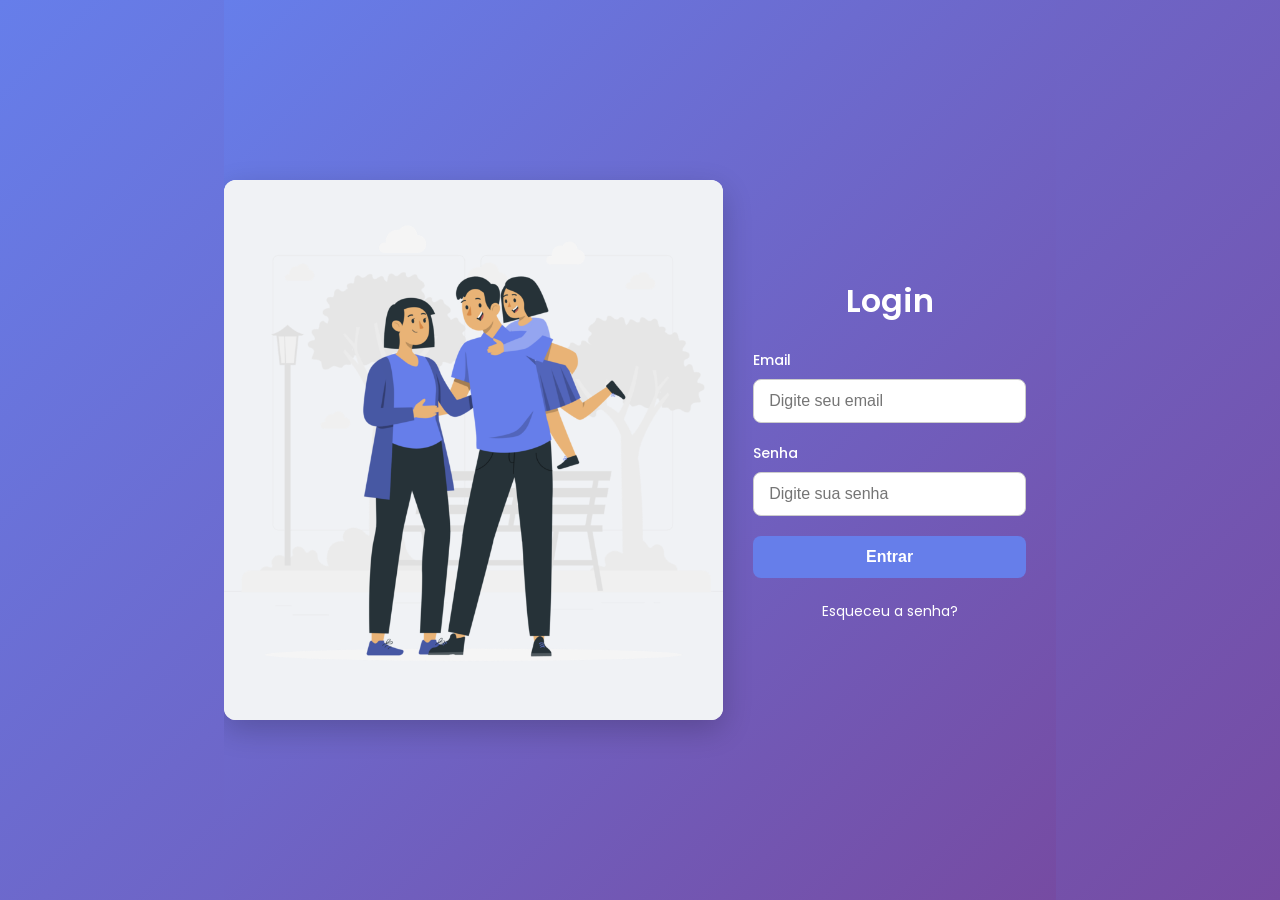
==== index.html @ 9d959956 "Commit inicial do projeto de Portfolio" ====
<!DOCTYPE html>
<html lang="pt-BR">
<head>
    <meta charset="UTF-8">
    <meta name="viewport" content="width=device-width, initial-scale=1.0">
    <title>Formulário de Login</title>
    <link rel="stylesheet" href="styles.css">
    <link rel="preconnect" href="https://fonts.googleapis.com">
    <link rel="preconnect" href="https://fonts.gstatic.com" crossorigin>
    <link href="https://fonts.googleapis.com/css2?family=Poppins:wght@400;500;600&display=swap" rel="stylesheet">
</head>
<body>
    
    <div class="main-content-wrapper">
        <div class="image-aside">
            <img src="images/Asian family-rafiki (1).png" alt="imagem para tela de login" class="responsive-image">
        </div>
    </div>

    <div class="login-container">
        <form class="login-form">
            <h1>Login</h1>
            
            <div class="input-group">
                <label for="email">Email</label>
                <input type="email" id="email" name="email" placeholder="Digite seu email" required>
            </div>
            
            <div class="input-group">
                <label for="password">Senha</label>
                <input type="password" id="password" name="password" placeholder="Digite sua senha" required>
            </div>
            
            <button type="submit">Entrar</button>
            
            <div class="extra-options">
                <a href="#">Esqueceu a senha?</a>
            </div>
        </form>
    </div>

</body>
</html>
---- styles.css ----
/* --- Reset Básico e Configurações Globais --- */
* {
    margin: 0;
    padding: 0;
    box-sizing: border-box;
}

html, body {
    height: 100%;
    font-family: 'Poppins', sans-serif;
    background: linear-gradient(135deg, #667eea 0%, #764ba2 100%);
    display: flex;
    justify-content: center;
    align-items: center;
    overflow: hidden; /* Evita barras de rolagem indesejadas */
}

/* --- Wrapper Principal para a Imagem e o Formulário --- */
.main-content-wrapper {
    display: flex; /* Habilita o Flexbox */
    background-color: white;
    border-radius: 12px;
    box-shadow: 0 10px 30px rgba(0, 0, 0, 0.2);
    width: 60%; /* Ajuste a largura total */
    max-width: 1000px; /* Largura máxima para desktops */
    height: 60%; /* Ajuste a altura total */
    max-height: 1000px; /* Altura máxima */
    overflow: hidden; /* Garante que a imagem e o formulário respeitem o border-radius */
}

/* --- Seção da Imagem --- */
.image-aside {
    flex: 1; /* A imagem ocupará um pouco mais de espaço que o formulário */
    display: flex;
    justify-content: center;
    align-items: center;
    background-color: #f0f2f5; /* Cor de fundo caso a imagem não cubra tudo ou não carregue */
    overflow: hidden; /* Importante para a imagem não transbordar */
}

.image-aside .responsive-image {
 
  width: 100%;
  height: 100%;
    object-fit:contain; 
    display: block; /* Remove espaços extras abaixo da imagem */
}

/* --- Container Principal do Formulário --- */
.login-container {
    flex: 1.2; /* O formulário ocupará o espaço restante */
    display: flex;
    justify-content: center;
    align-items: center;
    padding: 40px 30px;
    /* Removemos o background-color e box-shadow daqui, pois agora estão no main-content-wrapper */
    text-align: center;
}

.login-form {
    width: 100%; /* Garante que o formulário ocupe o espaço disponível */
    max-width: 350px; /* Largura máxima do formulário dentro do container */
}

.login-form h1 {
    margin-bottom: 25px;
    color: #ffffff;
    font-weight: 600;
}

/* --- Grupos de Input (Label + Campo) --- */
.input-group {
    margin-bottom: 20px;
    text-align: left;
}

.input-group label {
    display: block;
    margin-bottom: 8px;
    color: #ffffff;
    font-size: 14px;
    font-weight: 500;
}

.input-group input {
    width: 100%;
    padding: 12px 15px;
    border: 1px solid #ccc;
    border-radius: 8px;
    font-size: 16px;
    transition: border-color 0.3s, box-shadow 0.3s;
}

/* Efeito ao focar no campo de input */
.input-group input:focus {
    outline: none;
    border-color: #667eea;
    box-shadow: 0 0 8px rgba(102, 126, 234, 0.4);
}

/* --- Botão de Envio --- */
button {
    width: 100%;
    padding: 12px;
    background-color: #667eea;
    color: white;
    border: none;
    border-radius: 8px;
    font-size: 16px;
    font-weight: 600;
    cursor: pointer;
    transition: background-color 0.3s;
}

/* Efeito ao passar o mouse sobre o botão */
button:hover {
    background-color: #5a6fd2;
}

/* --- Opções Extras (Link de 'Esqueceu a senha?') --- */
.extra-options {
    margin-top: 20px;
}

.extra-options a {
    color: #ffffff;
    text-decoration: none;
    font-size: 14px;
    transition: text-decoration 0.3s;
}

.extra-options a:hover {
    text-decoration: underline;
}

/* --- Media Queries para Responsividade --- */
@media (max-width: 768px) {
    .main-content-wrapper {
        flex-direction: column; /* Em telas menores, a imagem e o formulário ficam um sobre o outro */
        height: auto; /* Altura automática para se adaptar ao conteúdo */
        max-height: none;
        width: 95%;
        padding: 20px; /* Adiciona um pouco de padding ao redor do conteúdo */
    }

    .image-aside {
        flex: none; /* Remove a flexibilidade da imagem */
        width: 50%;
        height: 200px; /* Altura fixa para a imagem em telas menores */
        border-bottom: 1px solid #eee; /* Linha separadora */
        margin-bottom: 20px;
        border-radius: 8px 8px 0 0; /* Arredonda apenas os cantos superiores */
    }

    .login-container {
        flex: none;
        padding: 20px 15px;
    }
    
    .login-container h1 {
        font-size: 24px;
    }
}

@media (max-width: 480px) {
    .login-container {
        padding: 15px 10px;
    }

    .input-group input, button {
        padding: 10px 12px;
        font-size: 15px;
    }
}
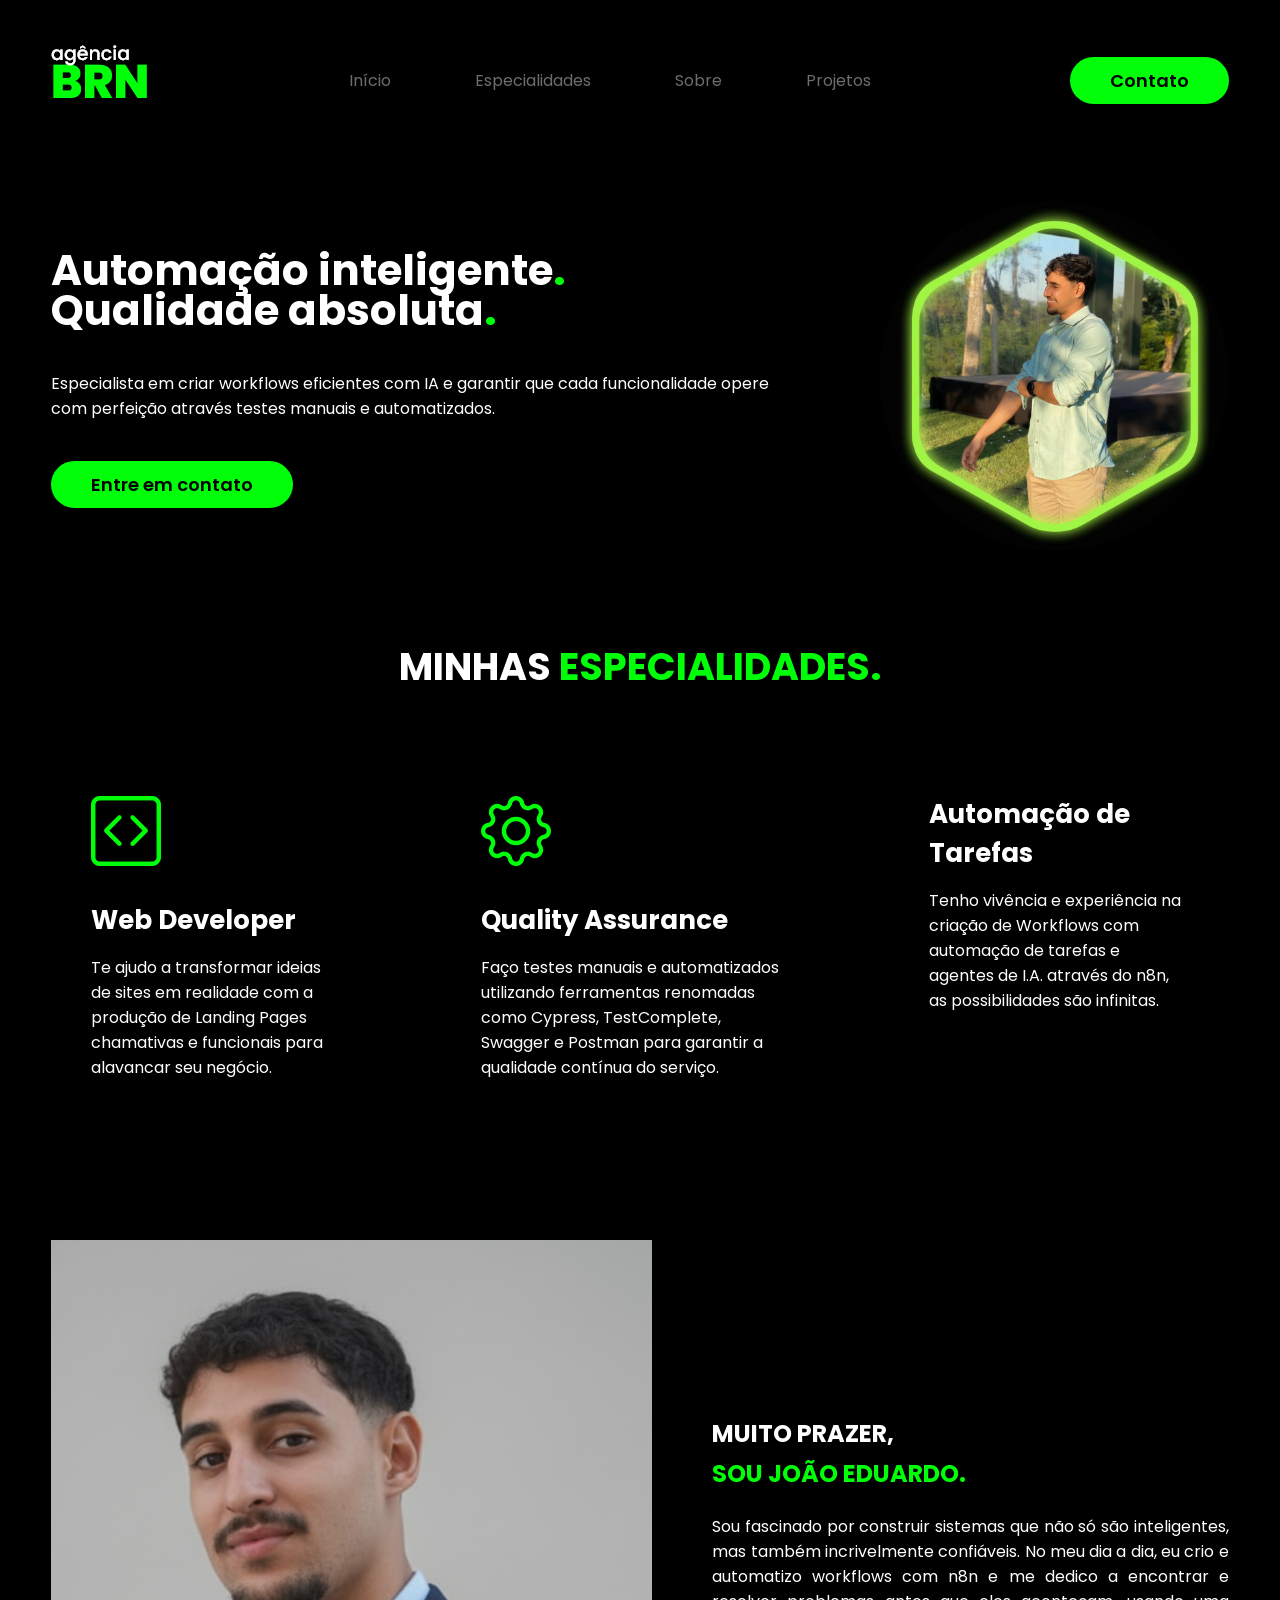
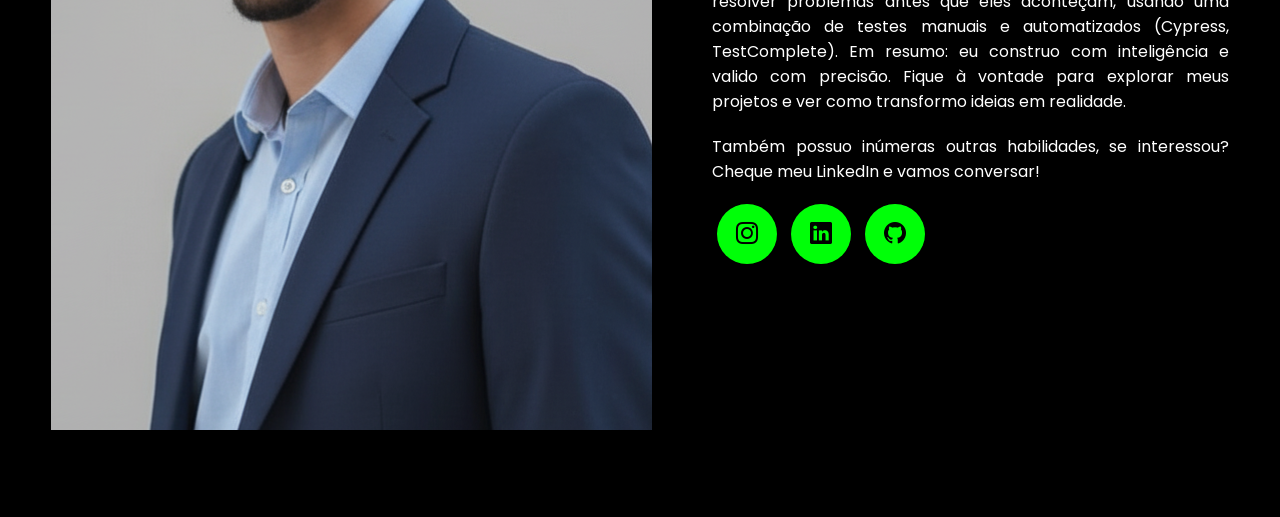
==== commit 1c7e7114: "first commit" ====
--- a/index.html
+++ b/index.html
@@ -1,43 +1,113 @@
 <!DOCTYPE html>
-<html lang="pt-BR">
+<html lang="pt-br">
 <head>
     <meta charset="UTF-8">
     <meta name="viewport" content="width=device-width, initial-scale=1.0">
-    <title>Formulário de Login</title>
-    <link rel="stylesheet" href="styles.css">
+    <!--GOOGLE FONTS-->
     <link rel="preconnect" href="https://fonts.googleapis.com">
-    <link rel="preconnect" href="https://fonts.gstatic.com" crossorigin>
-    <link href="https://fonts.googleapis.com/css2?family=Poppins:wght@400;500;600&display=swap" rel="stylesheet">
+<link rel="preconnect" href="https://fonts.gstatic.com" crossorigin>
+<link href="https://fonts.googleapis.com/css2?family=Poppins:ital,wght@0,100;0,200;0,300;0,400;0,500;0,600;0,700;0,800;0,900;1,100;1,200;1,300;1,400;1,500;1,600;1,700;1,800;1,900&display=swap" rel="stylesheet">
+    <!--FIM GOOGLE FONTS-->
+    <!--BOOTSTRAP ICONS-->
+    <link rel="stylesheet" href="https://cdn.jsdelivr.net/npm/bootstrap-icons@1.13.1/font/bootstrap-icons.min.css">
+    <!--FIM BOOTSTRAP ICONS-->
+    <link rel="stylesheet" href="style.css">
+    <title>Portfólio</title>
 </head>
 <body>
+
+    <header>
+        <div class="interface">
+            <div class="logo">
+                <a href="#">
+                    <img src="images/logo.png" alt="Logo Teste">
+                </a>
+            </div>
+            <nav class="menuDesktop">
+                <ul>
+                    <li><a href="#">Início</a></li>
+                    <li><a href="#">Especialidades</a></li>
+                    <li><a href="#">Sobre</a></li>
+                    <li><a href="#">Projetos</a></li>
+                </ul>
+            </nav>
+
+            <div class="btn-contato">
+                <a href="#">
+                    <button>Contato</button>
+                </a>
+            </div>
+        </div><!--interface-->
+    </header>
     
-    <div class="main-content-wrapper">
-        <div class="image-aside">
-            <img src="images/Asian family-rafiki (1).png" alt="imagem para tela de login" class="responsive-image">
-        </div>
-    </div>
+    <main>
+        <section class="topo-do-site"> 
+            <div class="interface">
+                <div class="flex">
+                    <div class="txt-topo-site">
+                        <h1>Automação inteligente<span>.</span> Qualidade absoluta<span>.</span></h1>
+                        <p>Especialista em criar workflows eficientes com IA e garantir que cada funcionalidade opere com perfeição através testes manuais e automatizados.</p>
 
-    <div class="login-container">
-        <form class="login-form">
-            <h1>Login</h1>
-            
-            <div class="input-group">
-                <label for="email">Email</label>
-                <input type="email" id="email" name="email" placeholder="Digite seu email" required>
-            </div>
-            
-            <div class="input-group">
-                <label for="password">Senha</label>
-                <input type="password" id="password" name="password" placeholder="Digite sua senha" required>
-            </div>
-            
-            <button type="submit">Entrar</button>
-            
-            <div class="extra-options">
-                <a href="#">Esqueceu a senha?</a>
-            </div>
-        </form>
-    </div>
+                        <div class="btn-contato">
+                            <a href="#">
+                                <button>Entre em contato</button>
+                            </a>
+                        </div>
+                    </div>
+
+                    <div class="img-topo-site">
+                        <img src="images/foto_editada.png" alt="">
+                    </div><!--img-topo-site-->
+                </div><!--flex-->
+            </div><!--interface-->
+        </section><!--topo-do-site-->
+
+        <section class="especialidades">
+            <div class="interface">
+                <h2 class="titulo">MINHAS <span>ESPECIALIDADES.</span></h2>
+                <div class="flex">
+                    <div class="especialidades-box">
+                        <i class="bi bi-code-square"></i>
+                        <h3>Web Developer</h3>
+                        <p>Te ajudo a transformar ideias de sites em realidade com a produção de Landing Pages chamativas e funcionais para alavancar seu negócio.</p>
+                    </div><!--especialidades-box-->
+                    <div class="especialidades-box">
+                        <i class="bi bi-gear"></i>
+                        <h3>Quality Assurance</h3>
+                        <p>Faço testes manuais e automatizados utilizando ferramentas renomadas como Cypress, TestComplete, Swagger e Postman para garantir a qualidade contínua do serviço.</p>
+                    </div><!--especialidades-box-->
+                    <div class="especialidades-box">
+                        <i class="bi bi-openai"></i>
+                        <h3>Automação de Tarefas</h3>
+                        <p>Tenho vivência e experiência na criação de Workflows com automação de tarefas e agentes de I.A. através do n8n, as possibilidades são infinitas.</p>
+                    </div><!--especialidades-box-->
+                </div><!--flex-->
+            </div><!--interface-->
+        </section><!--especialidades-->
+
+        <section class="sobre">
+            <div class="interface">
+                <div class="flex">
+                    <div class="img-sobre">
+                        <img src="images/foto_profissional_IA_2.PNG" alt="">
+                    </div><!--img-sobre-->
+
+                    <div class="txt-sobre">
+                        <h2>MUITO PRAZER, <span>SOU JOÃO EDUARDO.</span></h2>
+                        <p>Sou fascinado por construir sistemas que não só são inteligentes, mas também incrivelmente confiáveis.
+
+No meu dia a dia, eu crio e automatizo workflows com n8n e me dedico a encontrar e resolver problemas antes que eles aconteçam, usando uma combinação de testes manuais e automatizados (Cypress, TestComplete). Em resumo: eu construo com inteligência e valido com precisão. Fique à vontade para explorar meus projetos e ver como transformo ideias em realidade.</p>
+                        <p>Também possuo inúmeras outras habilidades, se interessou? Cheque meu LinkedIn e vamos conversar!</p>
+                        <div class="btn-social">
+                            <a href="#"><button><i class="bi bi-instagram"></i></button></a>
+                            <a href="#"><button><i class="bi bi-linkedin"></i></button></a>
+                            <a href="#"><button><i class="bi bi-github"></i></button></a>
+                        </div>
+                    </div><!--txt-sobre-->
+                </div>
+            </div><!--interface-->
+        </section><!--sobre>-->
+    </main>
 
 </body>
 </html>
--- a/style.css
+++ b/style.css
@@ -0,0 +1,200 @@
+
+/* ESTILO GERAL*/
+*{
+    margin: 0;
+    padding: 0;
+    box-sizing: border-box;
+    font-family: 'Poppins', sans-serif; 
+}
+
+body{
+    background-color: black;
+    height: 100vh;
+}
+
+.interface{
+    max-width: 1280px;
+    margin: 0 auto;
+}
+
+.flex{
+    display: flex;
+}
+
+.btn-contato button{
+    padding: 10px 40px;
+    font-size: 18px;
+    font-weight: 600;
+    background-color: #00ff08;
+    border: 0;
+    border-radius: 30px;
+    cursor: pointer;
+    transition: .2s;
+}
+
+h2.titulo{
+    color: #fff;
+    font-size: 38px;
+    text-align: center;
+}
+
+h2.titulo span{
+    color: #00ff08;
+}
+
+button:hover{
+    box-shadow: 0px 0px 8px #00ff08;
+    transform: scale(1.05);
+}
+
+
+/* ESTILO DO CABEÇALHO */
+header{
+    padding: 40px 4%;
+}
+
+header > .interface{
+    display: flex;
+    align-items: center;
+    justify-content: space-between;
+}
+
+header a{
+    color: #6d6d6d;
+    text-decoration: none;
+    display: inline-block;  
+    transition: .2s;
+}
+
+header a:hover{
+    color: #fff;
+    transform: scale(1.05);
+}
+
+header nav ul{
+    list-style-type: none;
+}
+
+header nav li{
+    display: inline-block;
+    padding: 0 40px;
+}
+
+
+/* ESTILO DO TOPO DO SITE */
+section.topo-do-site{
+    padding: 40px 4%;
+}
+
+section.topo-do-site .flex{
+    align-items: center;
+    justify-content: center;
+    gap: 90px;
+}
+
+.topo-do-site h1{
+    color: #fff;
+    font-size: 42px;
+    line-height: 40px;
+}
+
+.topo-do-site .txt-topo-site h1 span{
+    color: #00ff08;
+}
+
+.topo-do-site .txt-topo-site p{
+    color: #fff;
+    margin: 40px 0;
+}
+
+.topo-do-site .img-topo-site img{
+    position: relative;
+    animation: flutuar 2s ease-in-out infinite alternate;
+    border-radius: 50%;
+    width: 350px;
+}
+
+
+@keyframes flutuar{
+    0%{
+        top: 0;
+    }
+    100%{
+        top: 30px;
+    }
+}
+
+/* ESTILO DO BLOCO ESPECIALIDADES */
+section.especialidades{
+    padding: 40px 4%;
+}
+
+section.especialidades .flex{
+    gap: 60px;
+}
+
+.especialidades .especialidades-box{
+    color: #fff;
+    padding: 40px;
+    border-radius: 20px;
+    margin-top: 45px;
+    transition: .2s;
+}
+
+.especialidades .especialidades-box:hover{
+    transform: scale(1.05);
+    box-shadow: 0 0 8px #ffffff69;
+}
+
+.especialidades .especialidades-box i{
+    font-size: 70px;
+    color: #00ff08;
+}
+
+.especialidades .especialidades-box h3{
+    font-size: 26px;
+    margin: 15px 0;
+}
+
+/* ESTILO DO SOBRE */
+section.sobre{
+    padding: 80px 4%;
+}
+
+section.sobre .flex{
+    align-items: center;
+    gap: 60px;
+}
+
+
+.sobre .txt-sobre{
+    color: #fff;
+}
+
+.sobre .txt-sobre h2{
+    font-size: 40;
+    line-height: 40px;
+    margin-bottom: 20px;
+}
+
+.sobre .txt-sobre h2 span{
+    color: #00ff08;
+    display: block;
+}
+
+.sobre .txt-sobre p{
+    margin: 20px 0;
+    text-align: justify;
+}
+
+.sobre .txt-sobre .btn-social button{
+    width: 60px;
+    height: 60px;
+    border-radius: 50%;
+    border: none;
+    background-color: #00ff08;
+    font-size: 22px;
+    cursor: pointer;
+    margin: 0 5px;
+    transition: .2s;
+}
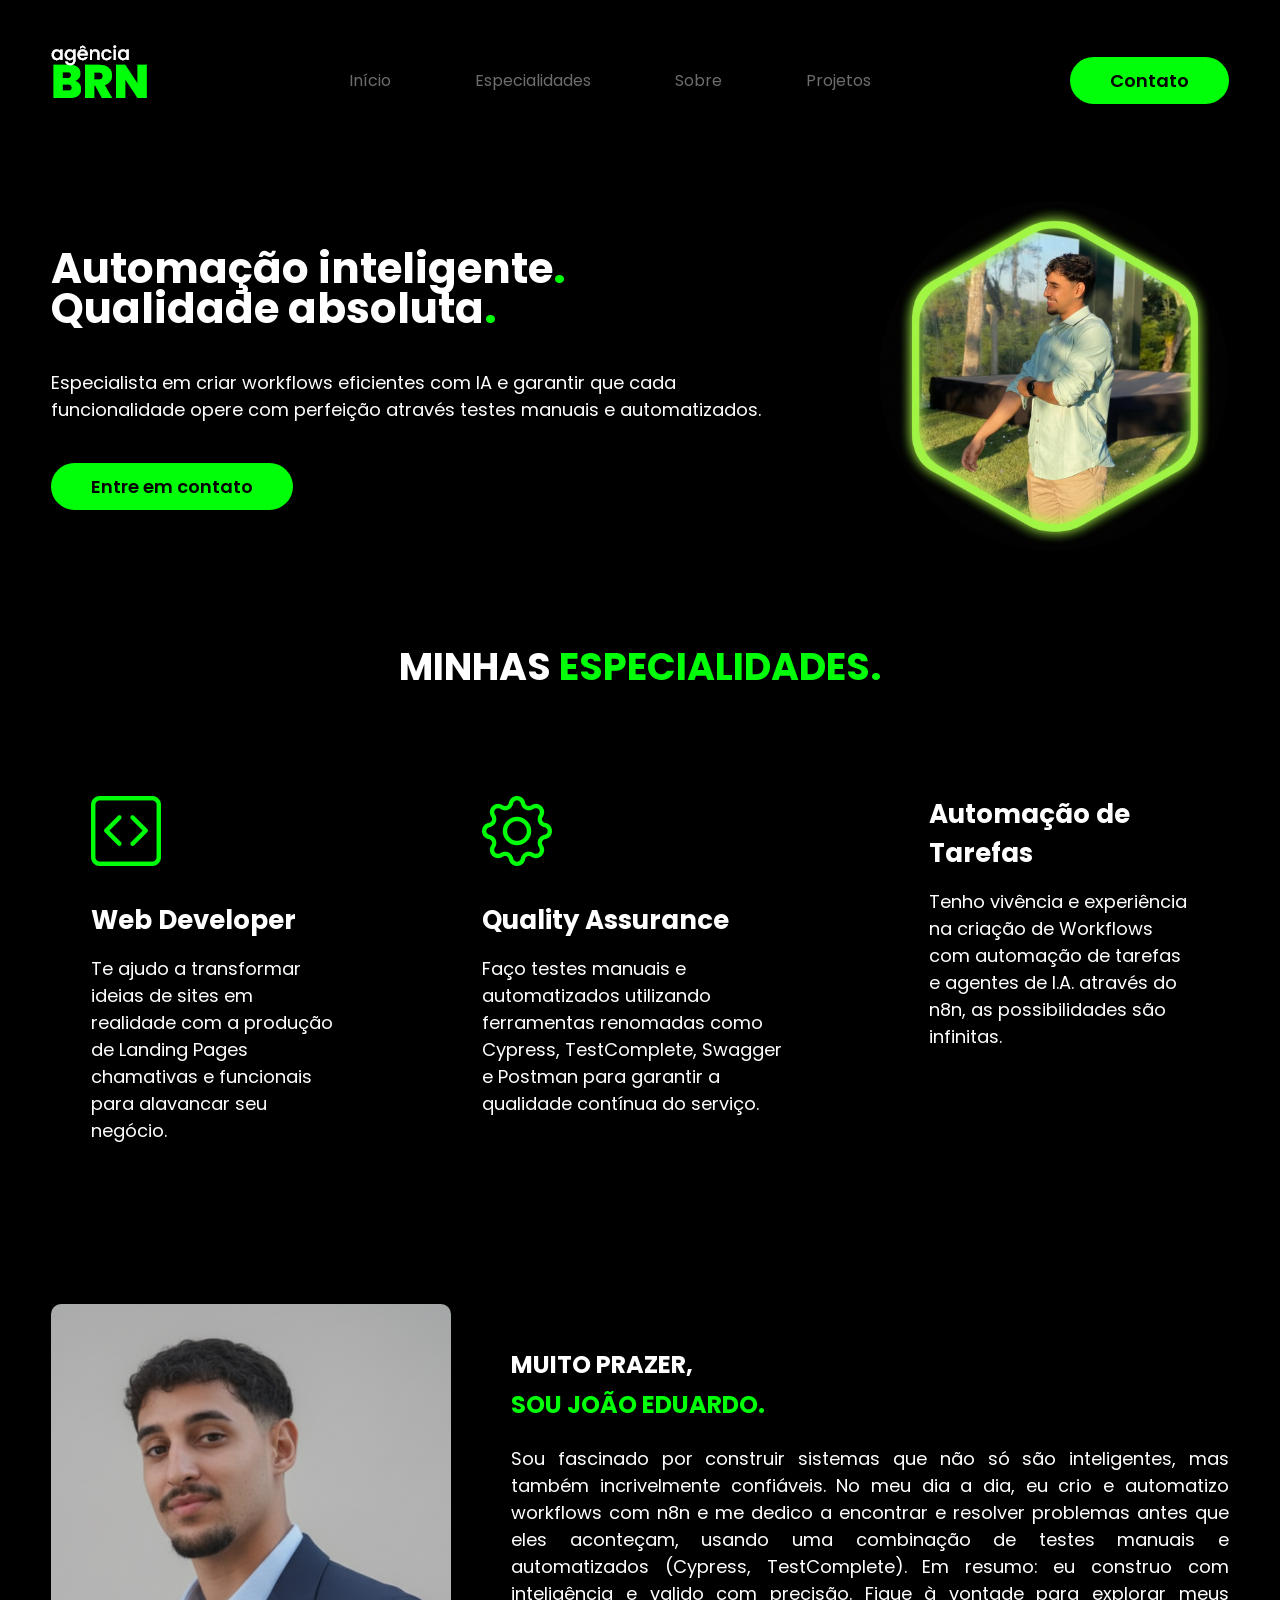
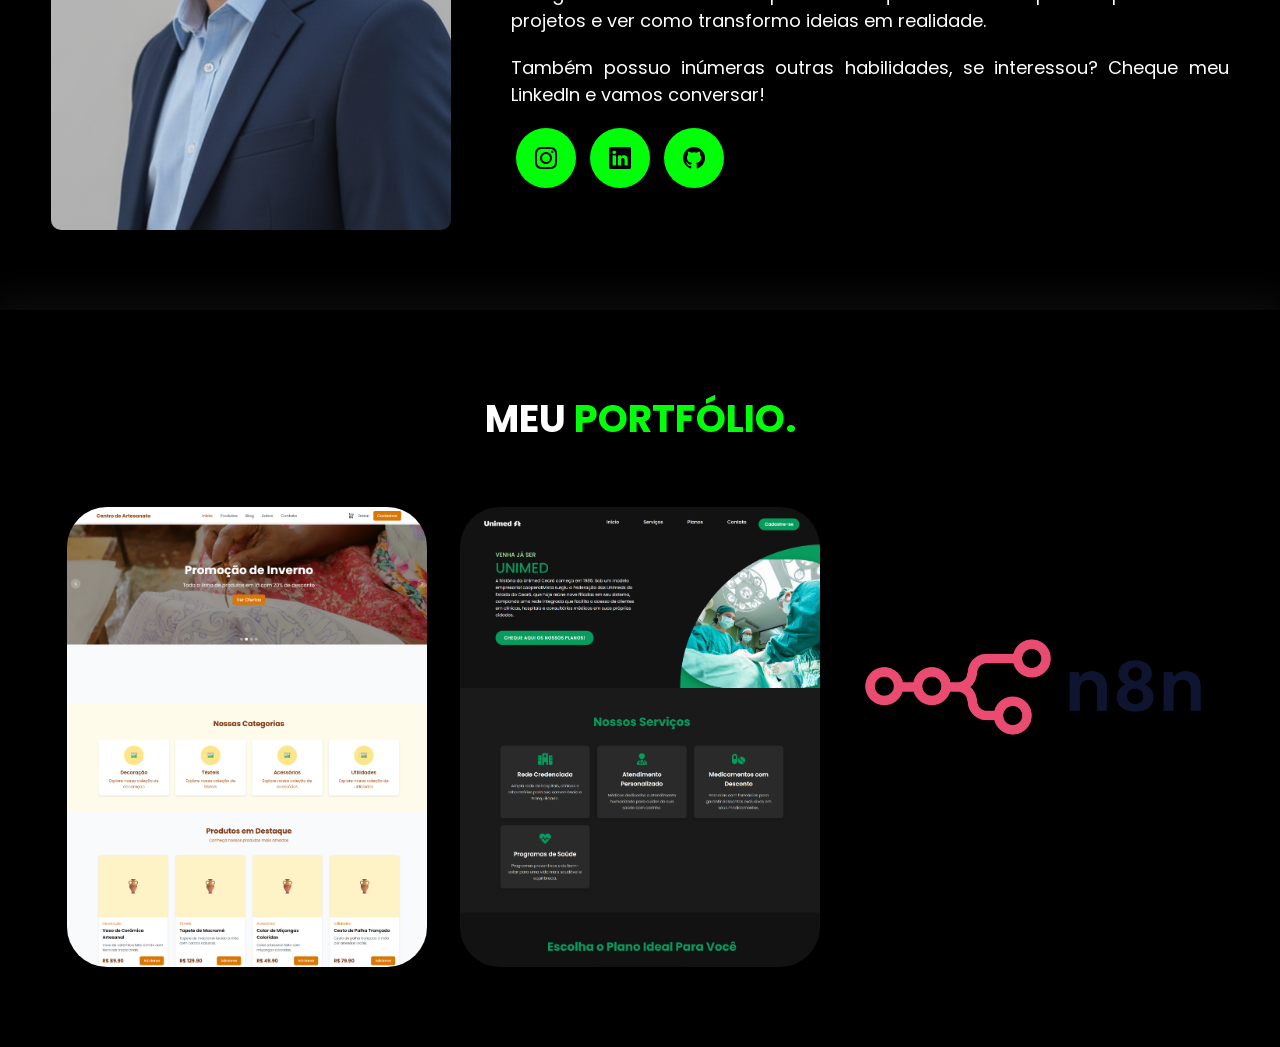
==== commit 4b498ac0: "Feat: Adicionado seção de 'Meu Portfolio'" ====
--- a/index.html
+++ b/index.html
@@ -107,6 +107,23 @@
                 </div>
             </div><!--interface-->
         </section><!--sobre>-->
+
+        <section class="portfolio">
+            <div class="interface">
+                <h2 class="titulo">MEU <span>PORTFÓLIO.</span></h2>
+                <div class="flex">
+                    <div class="img-port" style="background-image: url(images/Site_Centro_Artesanato_Tela_Inteira1.png);">
+                        <div class="overlay">Projeto 1</div>
+                    </div>
+                    <div class="img-port" style="background-image: url(images/Unimed_LandingPage_Tela_Inteira1.png);">
+                        <div class="overlay">Projeto 2</div>
+                    </div>
+                    <div class="img-port-n8n">
+                        <div class="overlay-n8n">Projeto 3</div>
+                    </div>
+                </div><!--flex-->
+            </div><!--interface-->
+        </section><!--portfolio-->
     </main>
 
 </body>
--- a/style.css
+++ b/style.css
@@ -47,6 +47,10 @@
     transform: scale(1.05);
 }
 
+p{
+    font-size: 18px;
+}
+
 
 /* ESTILO DO CABEÇALHO */
 header{
@@ -167,6 +171,13 @@
 }
 
 
+.sobre .img-sobre img{
+    width: 400px;
+    height: auto;
+    display: block;
+    border-radius: 10px;
+}
+
 .sobre .txt-sobre{
     color: #fff;
 }
@@ -197,4 +208,87 @@
     cursor: pointer;
     margin: 0 5px;
     transition: .2s;
+}
+
+/* ESTILO DO PORTFÓLIO */
+section.portfolio{
+    padding: 80px 4%;
+    box-shadow: 0 0 40px 10px #ffffff0f;
+}
+
+section.portfolio .flex{
+    justify-content: space-around;
+    margin-top: 60px;
+}
+
+.img-port{
+    width: 360px;
+    height: 460px;
+    background-size: cover;
+    background-position: 100% 0%;
+    transition: 8s;
+    cursor: pointer;
+    border-radius: 40px;
+    position: relative;
+}
+
+.img-port:hover{
+    background-position: 100% 100%;
+}
+
+.overlay{
+    position: absolute;
+    top: 0;
+    left: 0;
+    width: 100%;
+    height: 100%;
+    background-color: #000000b9;
+    border-radius: 40px;
+    display: flex;
+    align-items: center;
+    justify-content: center;
+    font-size: 24px;
+    font-weight: 600;
+    color: #fff;
+    opacity: 0;
+    transition: .5s;
+}
+
+.img-port-n8n{
+    background-image: url('images/n8n-logo-hd.png');
+    width: 360px;
+    height: 460px;
+    background-size: contain;
+    cursor: pointer;
+    border-radius: 40px;
+    position: relative;
+}
+
+
+.overlay-n8n{
+    background-color: #000000c2;
+    background-image: url('images/n8n_image_1.png');
+    background-size: contain;
+    position: absolute;
+    top: 0;
+    left: 0;
+    width: 100%;
+    height: 100%;
+    border-radius: 40px;
+    display: flex;
+    align-items: center;
+    justify-content: center;
+    font-size: 24px;
+    font-weight: 600;
+    color: #fff;
+    opacity: 0;
+    transition: 1s;
+}
+
+.overlay-n8n:hover{
+    opacity: 1;
+}
+
+.overlay:hover{
+    opacity: 1;
 }
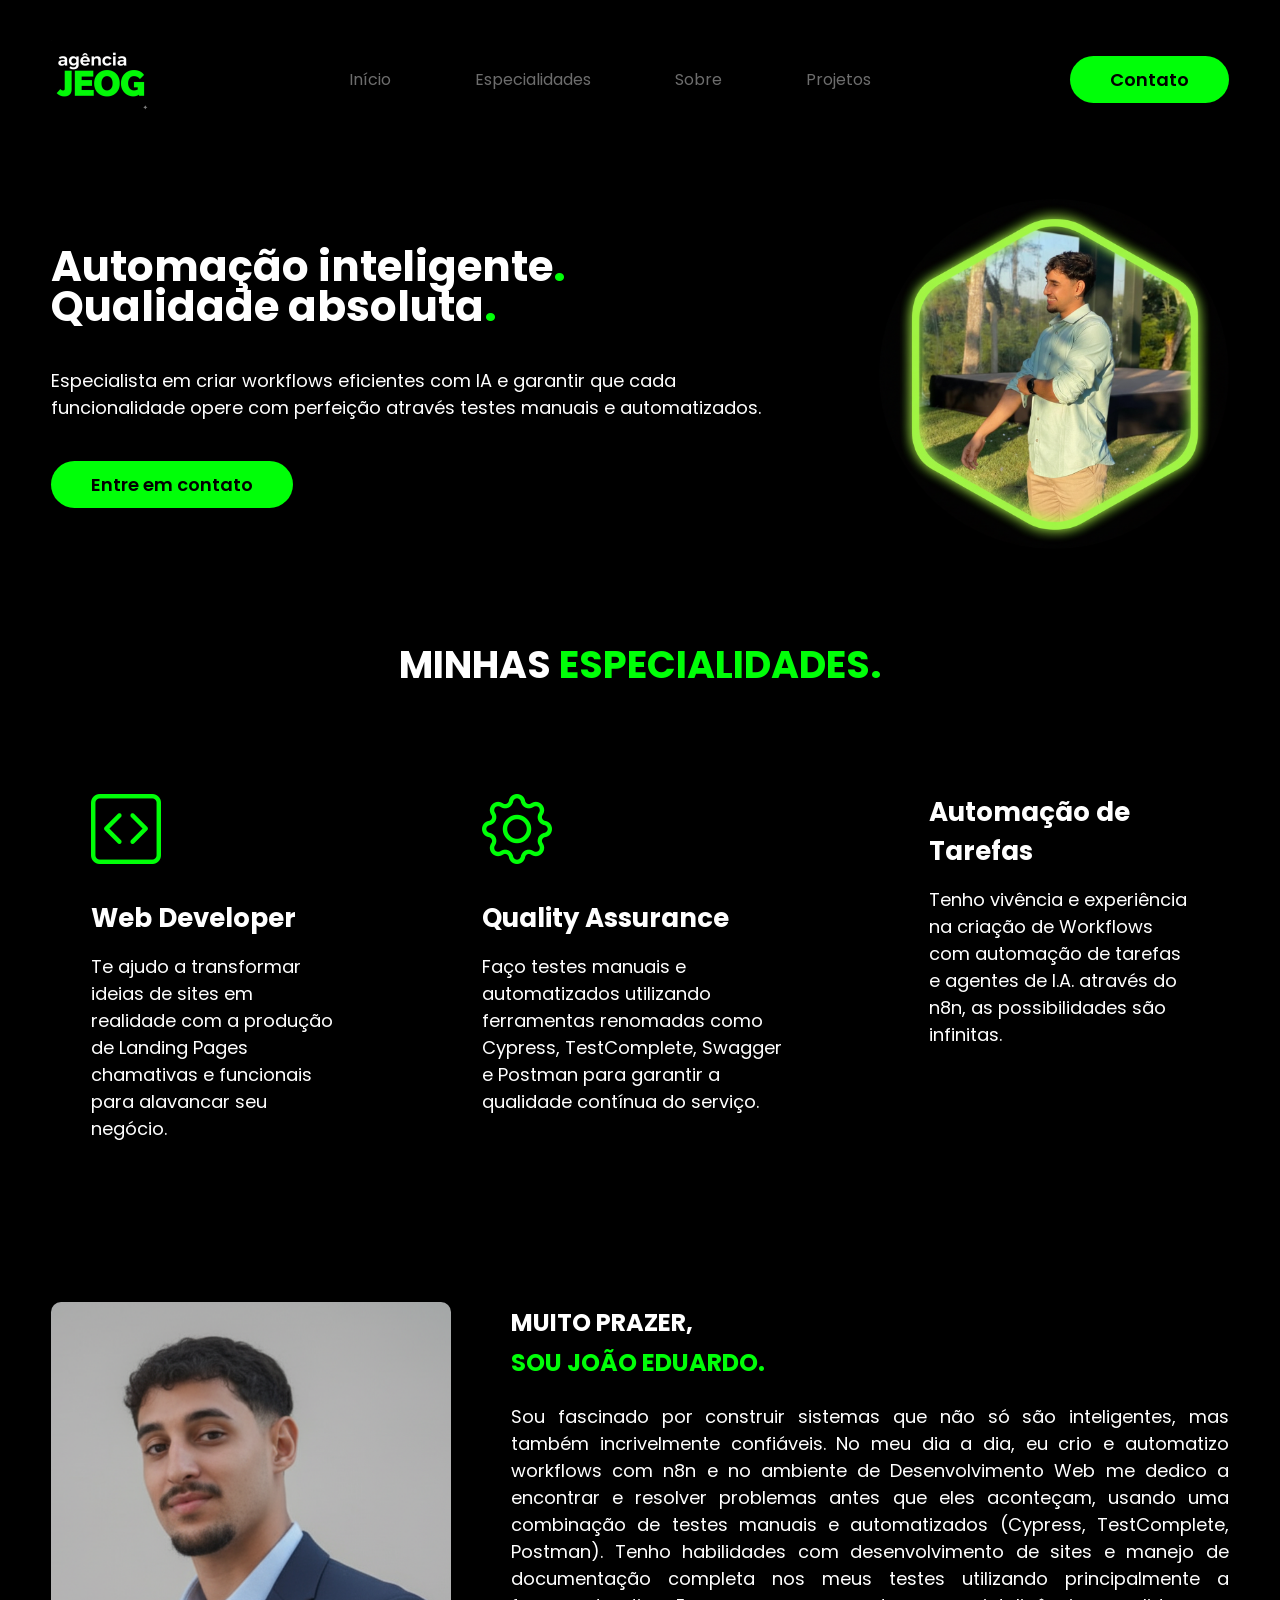
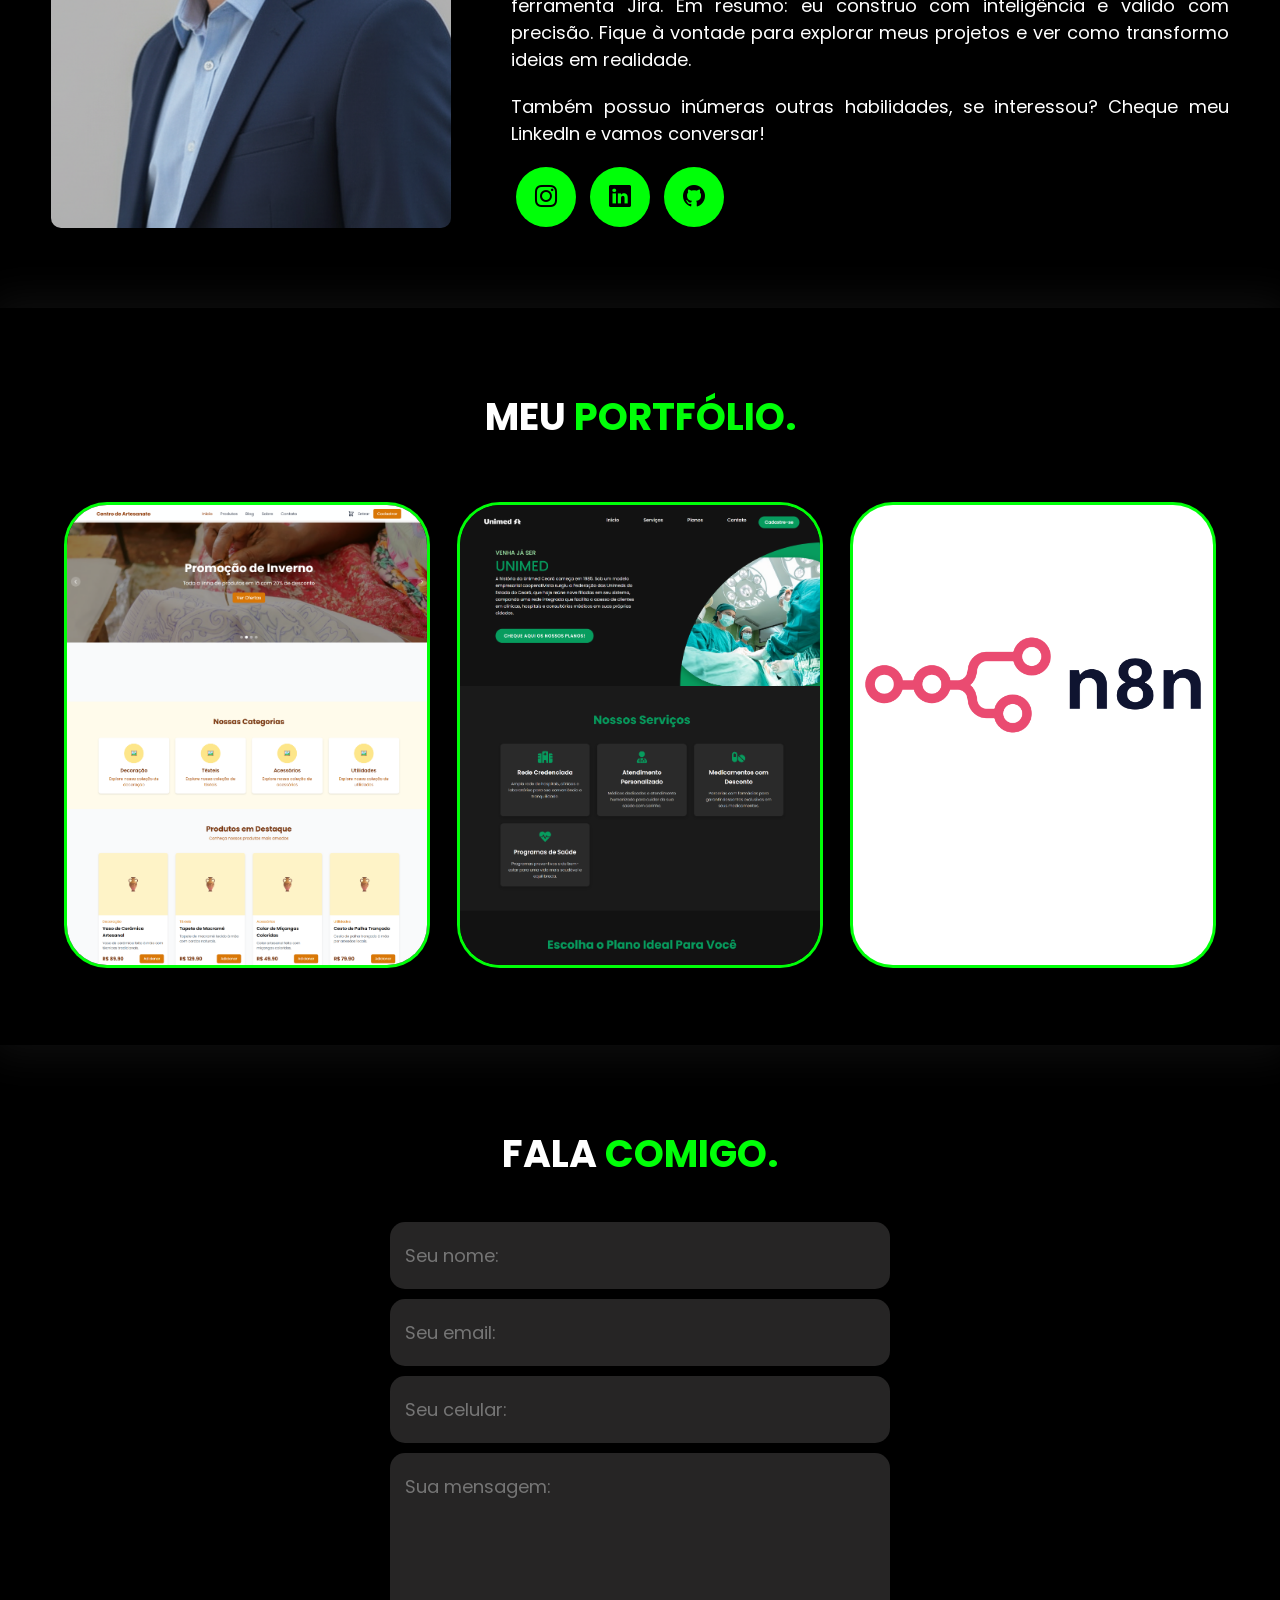
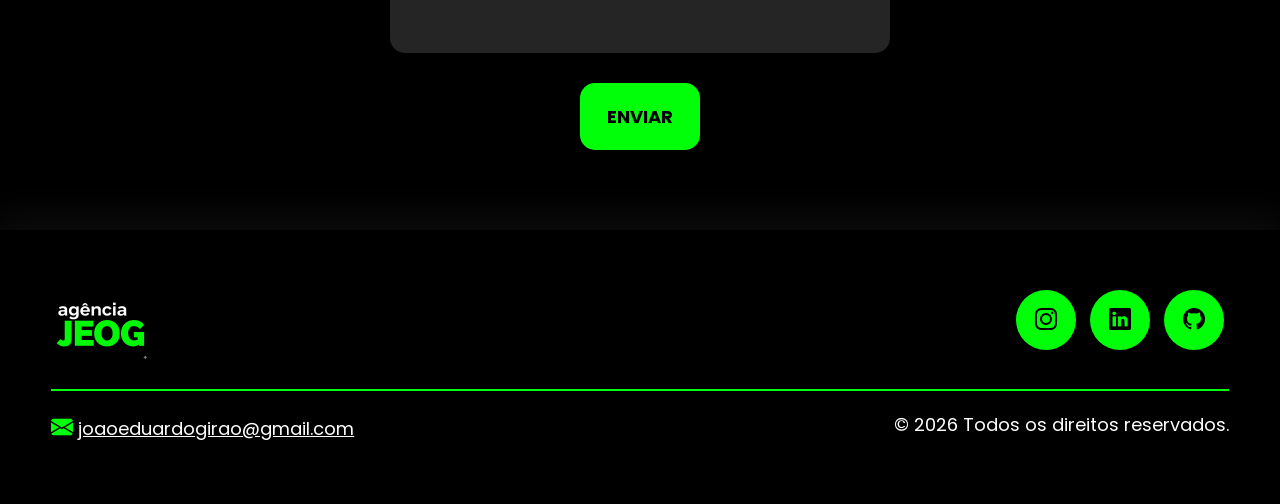
==== commit 36aa81d1: "Feat: Adicionado Seção de Contato, Seção de footer, links funcionais das redes sociais" ====
--- a/index.html
+++ b/index.html
@@ -20,7 +20,7 @@
         <div class="interface">
             <div class="logo">
                 <a href="#">
-                    <img src="images/logo.png" alt="Logo Teste">
+                    <img src="images/logo_JEOG.png" alt="Logo Teste">
                 </a>
             </div>
             <nav class="menuDesktop">
@@ -96,12 +96,12 @@
                         <h2>MUITO PRAZER, <span>SOU JOÃO EDUARDO.</span></h2>
                         <p>Sou fascinado por construir sistemas que não só são inteligentes, mas também incrivelmente confiáveis.
 
-No meu dia a dia, eu crio e automatizo workflows com n8n e me dedico a encontrar e resolver problemas antes que eles aconteçam, usando uma combinação de testes manuais e automatizados (Cypress, TestComplete). Em resumo: eu construo com inteligência e valido com precisão. Fique à vontade para explorar meus projetos e ver como transformo ideias em realidade.</p>
+No meu dia a dia, eu crio e automatizo workflows com n8n e no ambiente de Desenvolvimento Web me dedico a encontrar e resolver problemas antes que eles aconteçam, usando uma combinação de testes manuais e automatizados (Cypress, TestComplete, Postman). Tenho habilidades com desenvolvimento de sites e manejo de documentação completa nos meus testes utilizando principalmente a ferramenta Jira. Em resumo: eu construo com inteligência e valido com precisão. Fique à vontade para explorar meus projetos e ver como transformo ideias em realidade.</p>
                         <p>Também possuo inúmeras outras habilidades, se interessou? Cheque meu LinkedIn e vamos conversar!</p>
                         <div class="btn-social">
-                            <a href="#"><button><i class="bi bi-instagram"></i></button></a>
-                            <a href="#"><button><i class="bi bi-linkedin"></i></button></a>
-                            <a href="#"><button><i class="bi bi-github"></i></button></a>
+                            <a href="https://www.instagram.com/joaoedugirao16" target="_blank"><button><i class="bi bi-instagram"></i></button></a>
+                                <a href="https://www.linkedin.com/in/joaoedugirao" target="_blank"><button><i class="bi bi-linkedin"></i></button></a>
+                                <a href="https://github.com/joaoedu2005" target="_blank"><button><i class="bi bi-github"></i></button></a>
                         </div>
                     </div><!--txt-sobre-->
                 </div>
@@ -124,7 +124,49 @@
                 </div><!--flex-->
             </div><!--interface-->
         </section><!--portfolio-->
+
+        <section class="formulario">
+            <div class="interface">
+                <h2 class="titulo">FALA <span>COMIGO.</span></h2>
+
+                <form action="">
+                    <input type="text" name="" id="" placeholder="Seu nome:" required>
+                    <input type="text" name="" id="" placeholder="Seu email:" required>
+                    <input type="text" name="" id="" placeholder="Seu celular:">
+                    <textarea name="" id="" placeholder="Sua mensagem:" required></textarea>
+                    <div class="btn-enviar"><input type="submit" value="ENVIAR"></div>
+                </form>
+            </div>
+        </section><!--formulario-->
     </main>
 
+    <footer>
+        <div class="interface">
+            <div class="line-footer">
+                <div class="flex">
+                    <div class="logo-footer">
+                        <img src="images/logo_JEOG.png" alt="">
+                    </div><!--logo-footer-->
+                    <div class="btn-social">
+                                <a href="https://www.instagram.com/joaoedugirao16" target="_blank"><button><i class="bi bi-instagram"></i></button></a>
+                                <a href="https://www.linkedin.com/in/joaoedugirao" target="_blank"><button><i class="bi bi-linkedin"></i></button></a>
+                                <a href="https://github.com/joaoedu2005" target="_blank"><button><i class="bi bi-github"></i></button></a>
+                            </div><!--btn-social-->
+                        </div><!--flex-->
+            </div><!--line-footer-->
+                
+            <div class="line-footer borda">
+                <div class="flex">
+                <p><i class="bi bi-envelope-fill"></i> <a href="mailto:joaoeduardogirao@gmail.com">joaoeduardogirao@gmail.com</a></p>
+                <p>&copy; <span id="current-year"></span> Todos os direitos reservados.</p>
+                </div><!--flex-->
+            </div><!--line-footer-->
+        </div><!--interface-->
+    </footer>
+
+    <script>
+    document.getElementById('current-year').textContent = new Date().getFullYear();
+
+    </script>
 </body>
 </html>
--- a/style.css
+++ b/style.css
@@ -42,7 +42,7 @@
     color: #00ff08;
 }
 
-button:hover{
+button:hover, form .btn-enviar input:hover{
     box-shadow: 0px 0px 8px #00ff08;
     transform: scale(1.05);
 }
@@ -198,7 +198,7 @@
     text-align: justify;
 }
 
-.sobre .txt-sobre .btn-social button{
+.btn-social button{
     width: 60px;
     height: 60px;
     border-radius: 50%;
@@ -230,7 +230,9 @@
     cursor: pointer;
     border-radius: 40px;
     position: relative;
-}
+    box-shadow: 0 0 0 3px #00ff08;
+}
+
 
 .img-port:hover{
     background-position: 100% 100%;
@@ -259,8 +261,10 @@
     width: 360px;
     height: 460px;
     background-size: contain;
+    background-color: #fff;
     cursor: pointer;
     border-radius: 40px;
+    box-shadow: 0 0 0 3px #00ff08;
     position: relative;
 }
 
@@ -291,4 +295,86 @@
 
 .overlay:hover{
     opacity: 1;
+}
+
+/* ESTILO DO FORMULARIO DE CONTATO */
+section.formulario{
+    padding: 80px 4%;
+}
+
+form{
+    max-width: 500px;
+    margin: 0 auto;
+    margin-top: 40px;
+    display: flex;
+    justify-content: center;
+    flex-direction: column;
+    gap: 10px;
+}
+
+form input, form textarea{
+    width: 100%;
+    background-color: #262525;
+    border: 0;
+    outline: 0;
+    padding: 20px 15px;
+    border-radius: 15px;
+    color: #fff;
+    font-size: 18px;
+}
+
+form textarea{
+    resize: none;
+    max-height: 200px;
+    height: 200px;
+}
+
+form .btn-enviar{
+    margin-top: 20px;
+    text-align: center;
+}
+
+form .btn-enviar input{
+    width: 120px;
+    background-color: #00ff08;
+    color: #000;
+    font-weight: 700;
+    cursor: pointer;
+    transition: .2s;
+}
+
+/* ESTILO DO RODAPÉ */
+
+footer{
+    padding: 40px 4%;
+    box-shadow: 0 0 40px 10px #ffffff0f;
+}
+
+footer .flex{
+    justify-content: space-between;
+}
+
+footer .line-footer{
+    padding: 20px 0;
+}
+
+.borda{
+    border-top: 2px solid #00ff08;
+}
+
+footer .line-footer p i{
+    color:#00ff08;
+    font-size: 22px;
+}
+
+footer .line-footer p a{
+    color: #fff;
+}
+
+footer .line-footer p{
+    color: #fff;
+}
+
+footer .line-footer .borda .flex{
+    justify-content: space-between;
 }
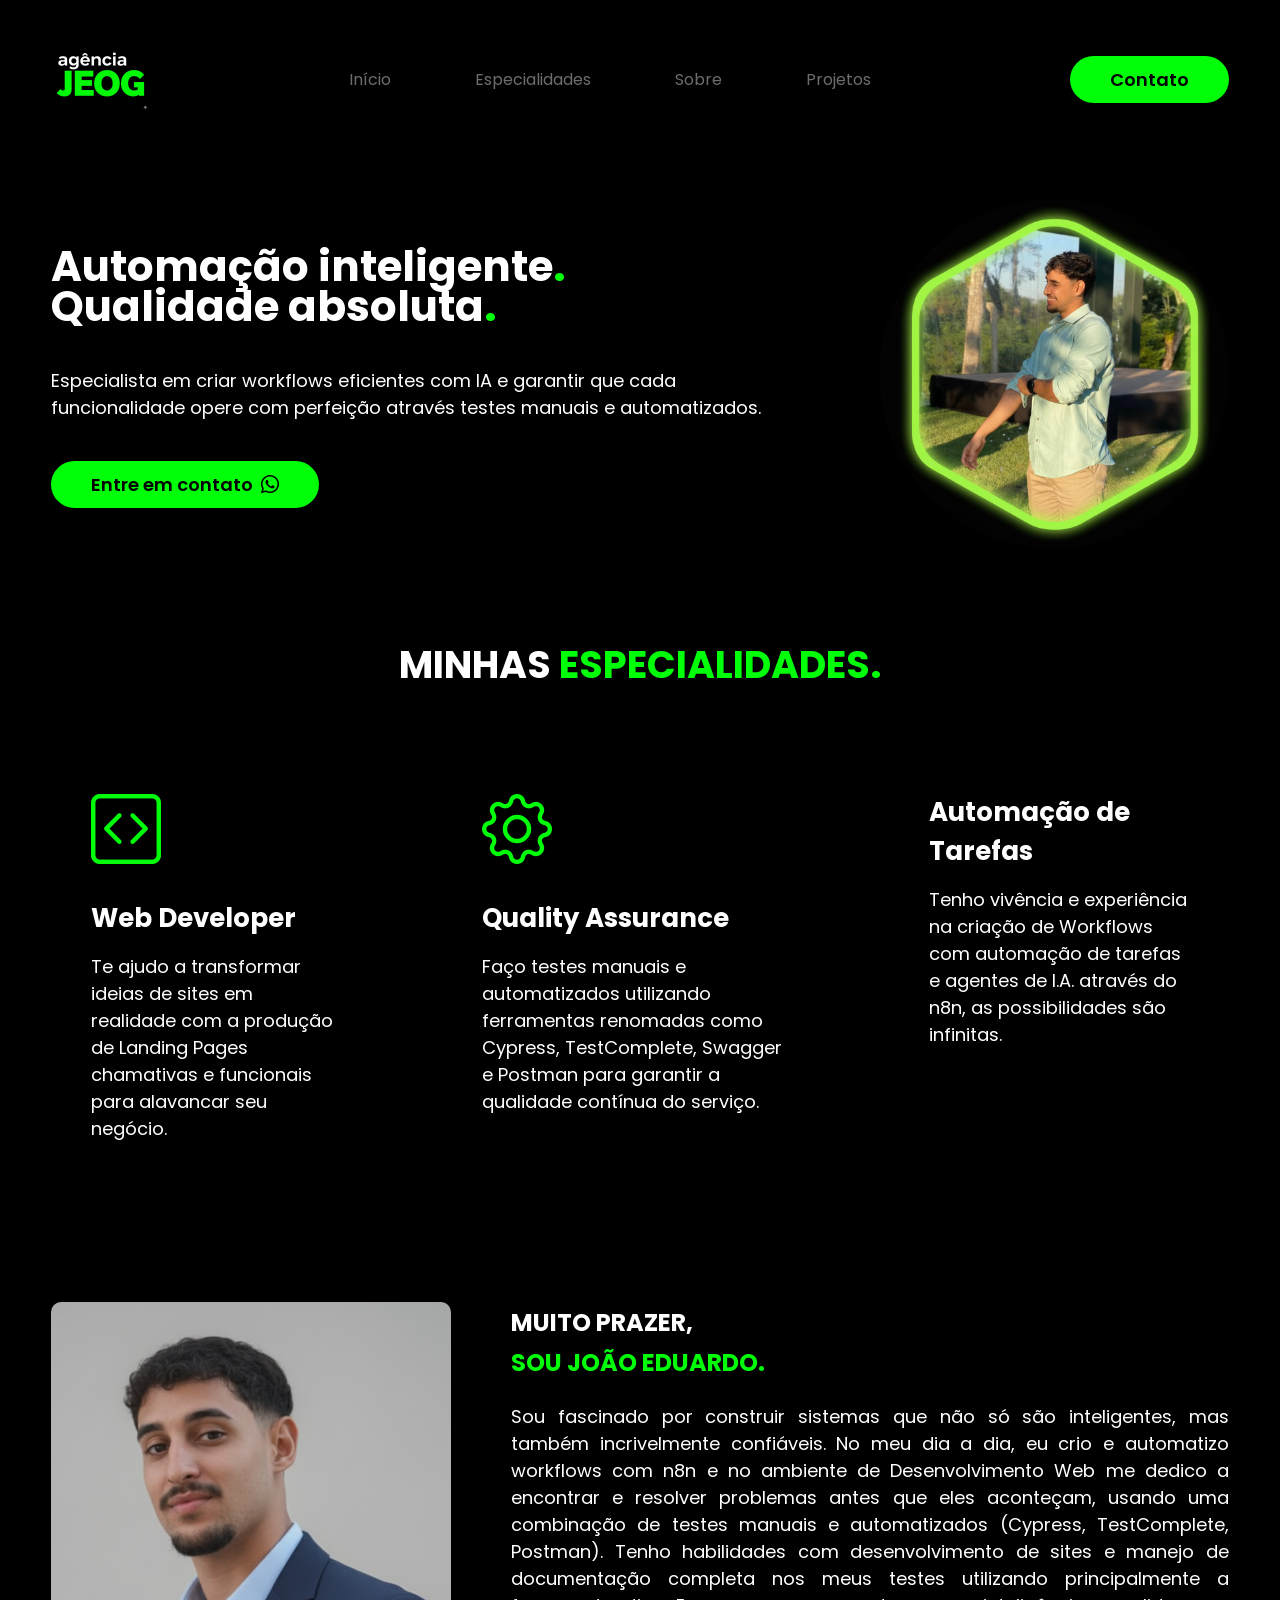
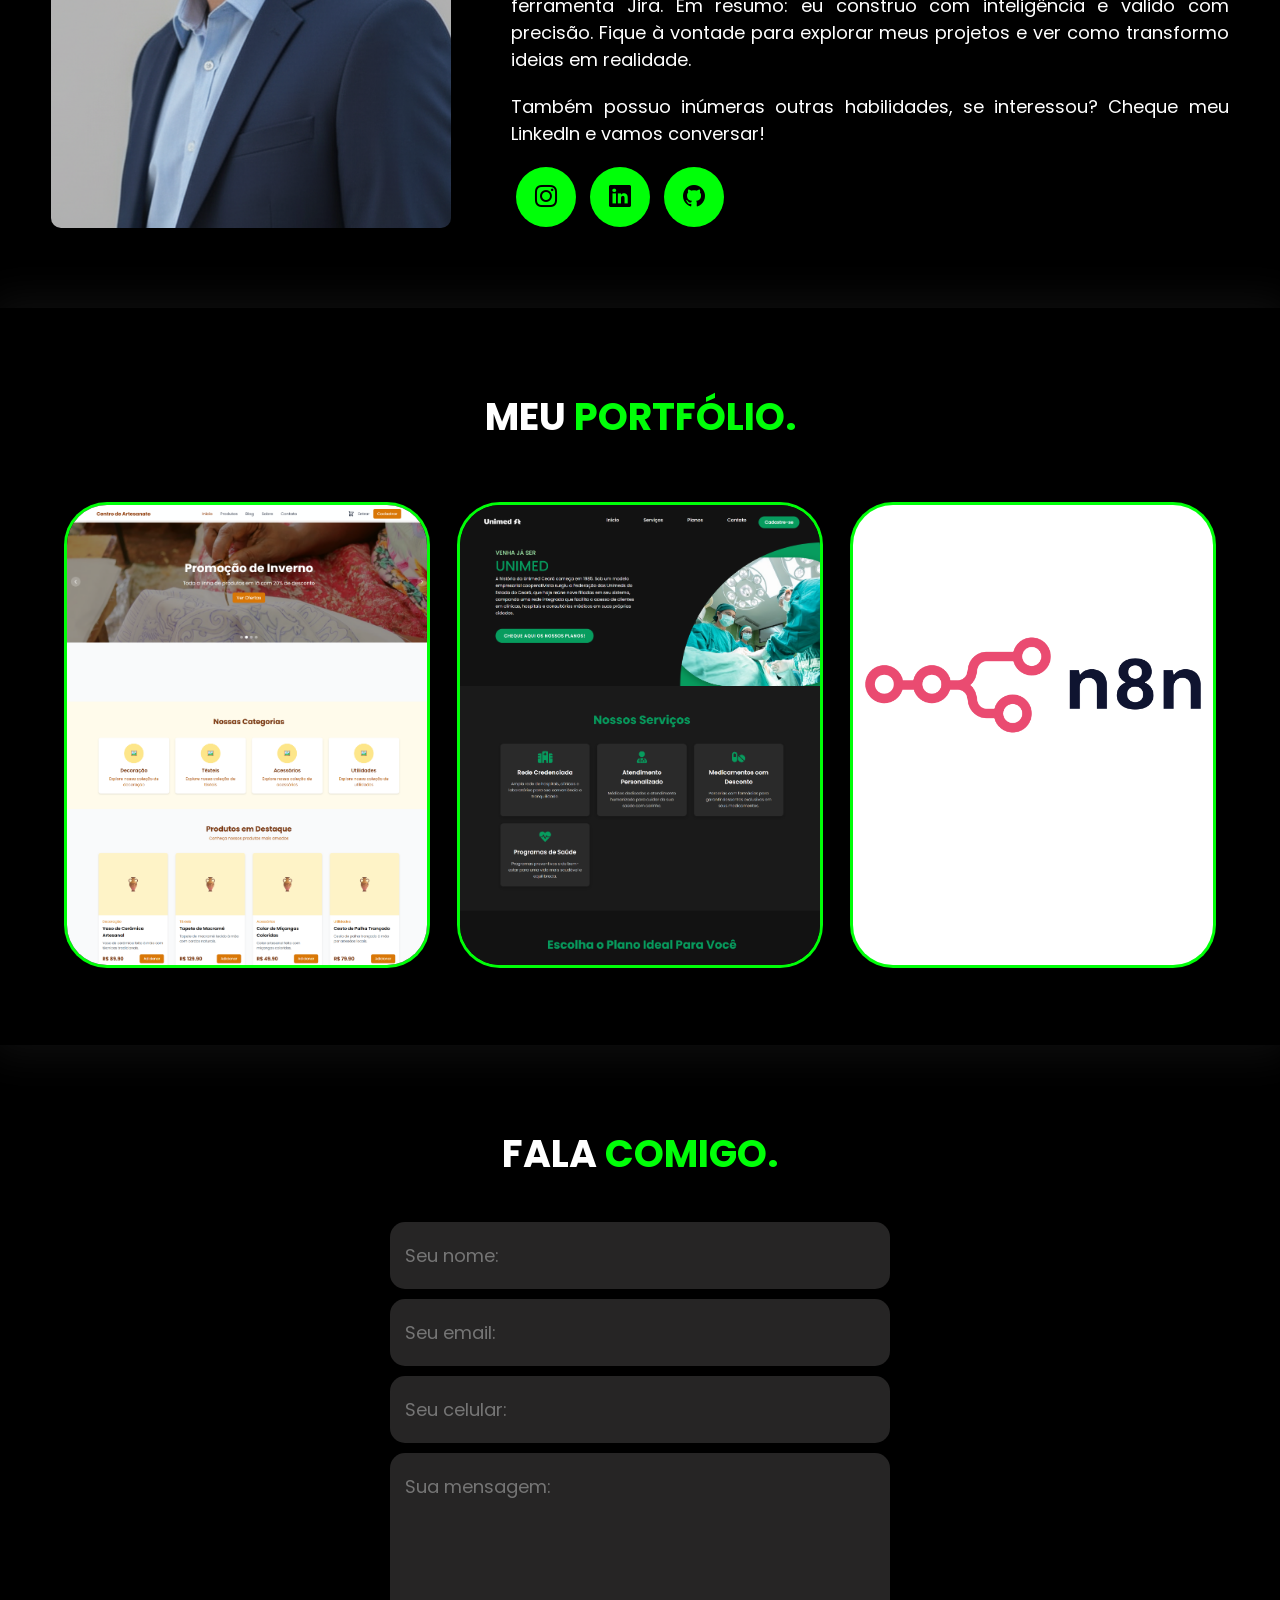
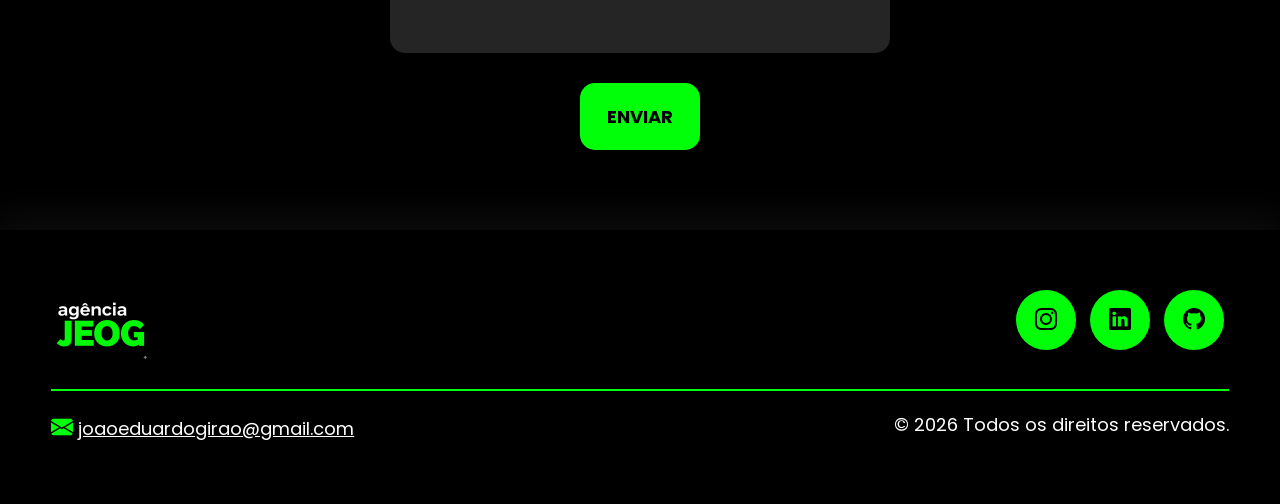
==== commit 83cdf3d7: "Feat: Adicionado toques finais como funcionalidade dos botões e formulário" ====
--- a/index.html
+++ b/index.html
@@ -14,6 +14,9 @@
     <link rel="stylesheet" href="style.css">
     <title>Portfólio</title>
 </head>
+
+<link rel="icon" href="images/code-square.svg" type="image/svg+xml">
+
 <body>
 
     <header>
@@ -25,15 +28,15 @@
             </div>
             <nav class="menuDesktop">
                 <ul>
-                    <li><a href="#">Início</a></li>
-                    <li><a href="#">Especialidades</a></li>
-                    <li><a href="#">Sobre</a></li>
-                    <li><a href="#">Projetos</a></li>
+                    <li><a href="#inicio">Início</a></li>
+                    <li><a href="#especialidades">Especialidades</a></li>
+                    <li><a href="#sobre">Sobre</a></li>
+                    <li><a href="#projetos">Projetos</a></li>
                 </ul>
             </nav>
 
             <div class="btn-contato">
-                <a href="#">
+                <a href="https://wa.me/5588993519649?text=Olá,%20gostaria%20de%20saber%20mais%20sobre%20os%20seus%20serviços." target="_blank">
                     <button>Contato</button>
                 </a>
             </div>
@@ -41,7 +44,7 @@
     </header>
     
     <main>
-        <section class="topo-do-site"> 
+        <section id="inicio" class="topo-do-site"> 
             <div class="interface">
                 <div class="flex">
                     <div class="txt-topo-site">
@@ -49,8 +52,9 @@
                         <p>Especialista em criar workflows eficientes com IA e garantir que cada funcionalidade opere com perfeição através testes manuais e automatizados.</p>
 
                         <div class="btn-contato">
-                            <a href="#">
-                                <button>Entre em contato</button>
+                            <a href="https://wa.me/5588993519649?text=Olá,%20gostaria%20de%20saber%20mais%20sobre%20os%20seus%20serviços." target="_blank">
+                                <button>Entre em contato <i class="bi bi-whatsapp"></i></button>
+
                             </a>
                         </div>
                     </div>
@@ -62,7 +66,7 @@
             </div><!--interface-->
         </section><!--topo-do-site-->
 
-        <section class="especialidades">
+        <section id="especialidades" class="especialidades">
             <div class="interface">
                 <h2 class="titulo">MINHAS <span>ESPECIALIDADES.</span></h2>
                 <div class="flex">
@@ -85,7 +89,7 @@
             </div><!--interface-->
         </section><!--especialidades-->
 
-        <section class="sobre">
+        <section id="sobre" class="sobre">
             <div class="interface">
                 <div class="flex">
                     <div class="img-sobre">
@@ -108,7 +112,7 @@
             </div><!--interface-->
         </section><!--sobre>-->
 
-        <section class="portfolio">
+        <section id="projetos" class="portfolio">
             <div class="interface">
                 <h2 class="titulo">MEU <span>PORTFÓLIO.</span></h2>
                 <div class="flex">
@@ -129,7 +133,7 @@
             <div class="interface">
                 <h2 class="titulo">FALA <span>COMIGO.</span></h2>
 
-                <form action="">
+                <form action="https://formspree.io/f/mvgwwzgy" method="POST">
                     <input type="text" name="" id="" placeholder="Seu nome:" required>
                     <input type="text" name="" id="" placeholder="Seu email:" required>
                     <input type="text" name="" id="" placeholder="Seu celular:">
@@ -165,7 +169,19 @@
     </footer>
 
     <script>
+
     document.getElementById('current-year').textContent = new Date().getFullYear();
+
+    // Rolagem suave para links do menu
+    document.querySelectorAll('nav.menuDesktop a[href^="#"]').forEach(link => {
+        link.addEventListener('click', function(e) {
+            e.preventDefault();
+            const target = document.querySelector(this.getAttribute('href'));
+            if (target) {
+                target.scrollIntoView({ behavior: 'smooth' });
+            }
+        });
+    });
 
     </script>
 </body>
--- a/style.css
+++ b/style.css
@@ -10,6 +10,7 @@
 body{
     background-color: black;
     height: 100vh;
+    scroll-behavior:smooth;
 }
 
 .interface{
@@ -20,6 +21,7 @@
 .flex{
     display: flex;
 }
+
 
 .btn-contato button{
     padding: 10px 40px;
@@ -30,7 +32,13 @@
     border-radius: 30px;
     cursor: pointer;
     transition: .2s;
-}
+    display: flex;
+    align-items: center;
+    gap: 8px;
+}
+
+.btn-contato a{
+    text-decoration: none;}
 
 h2.titulo{
     color: #fff;
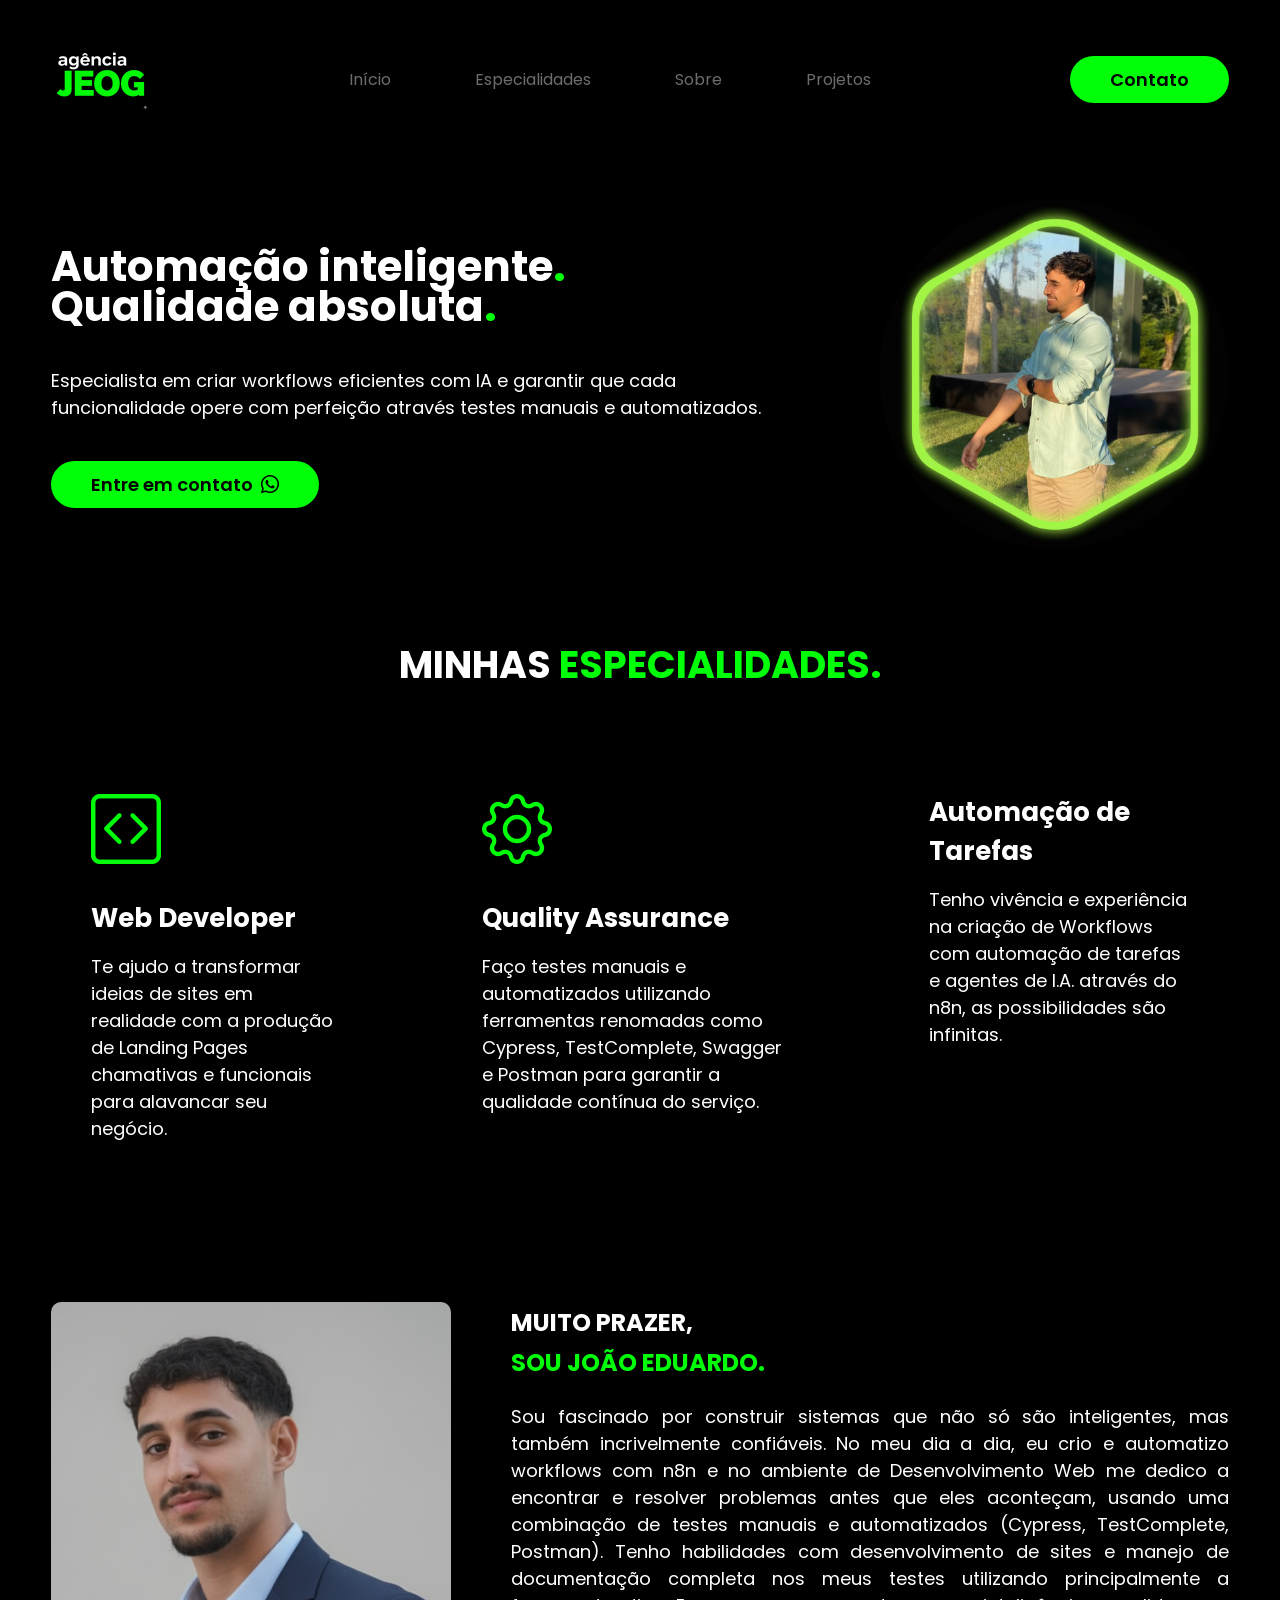
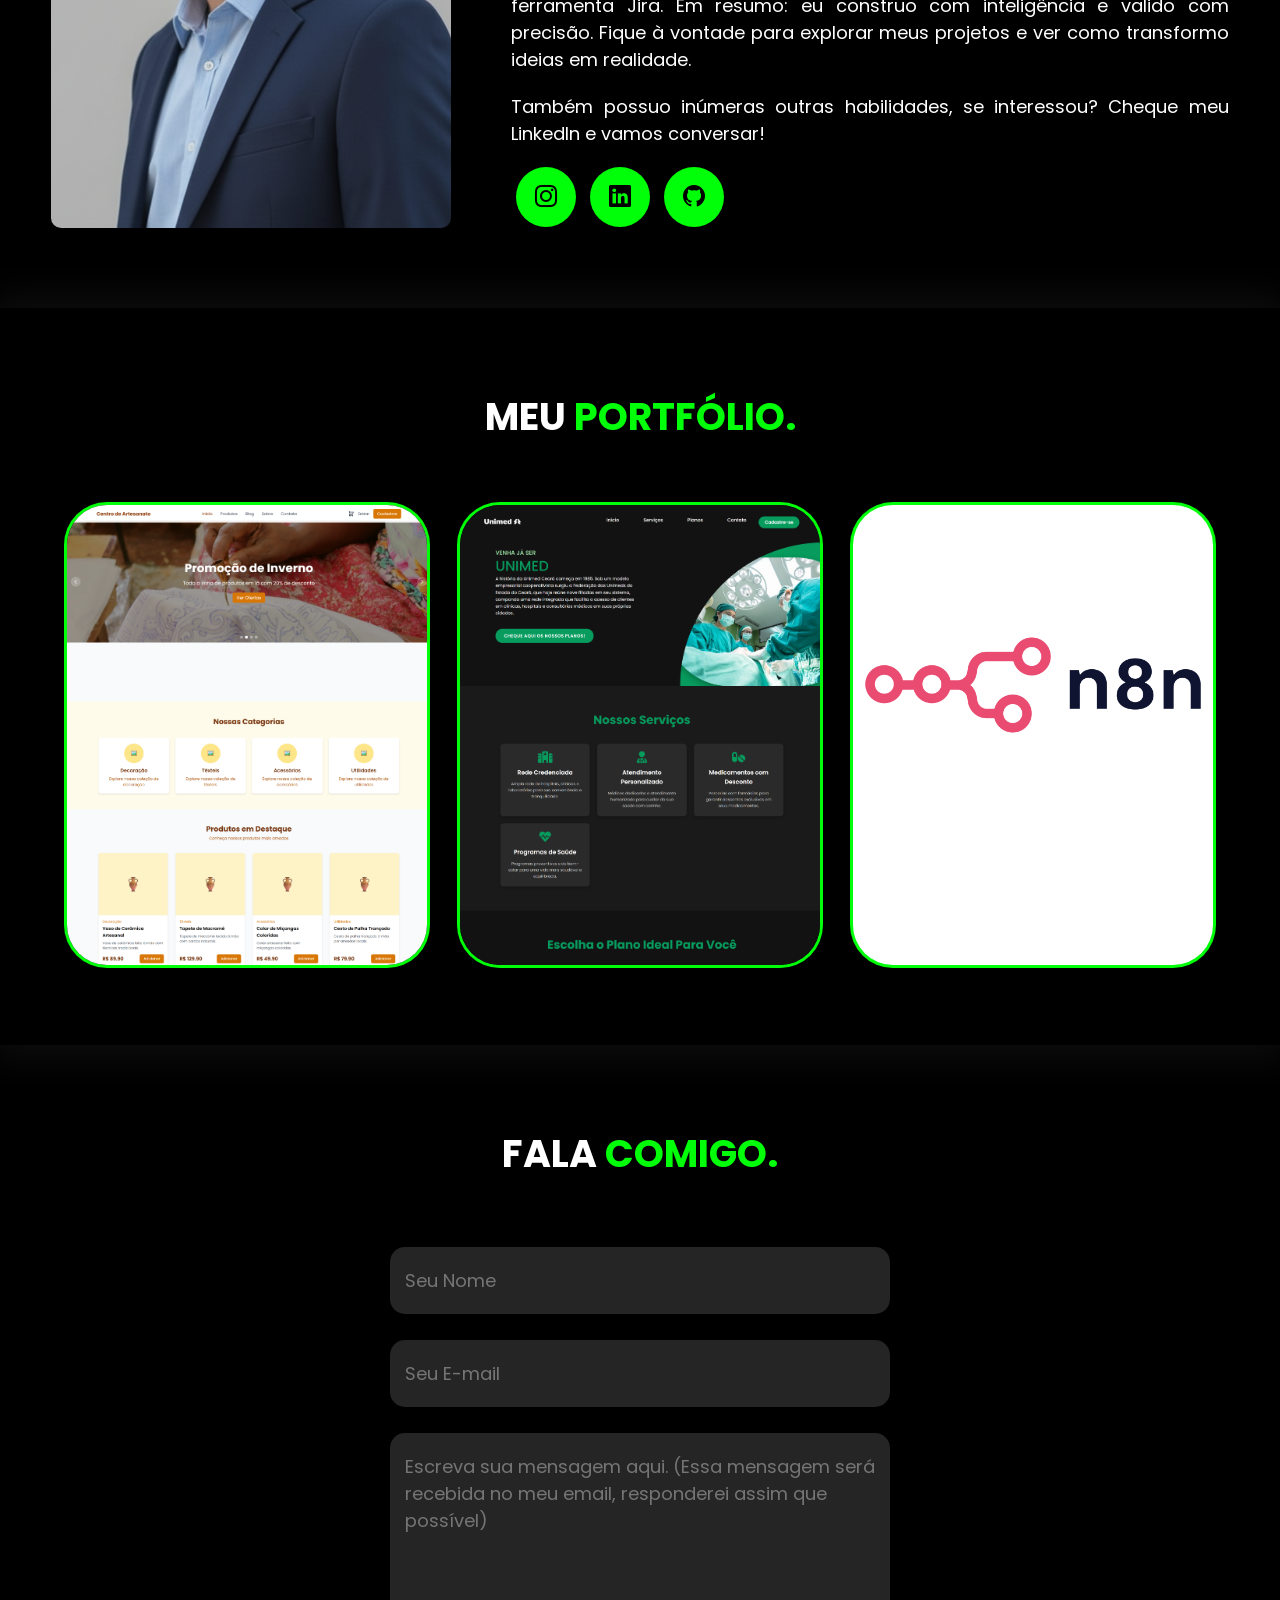
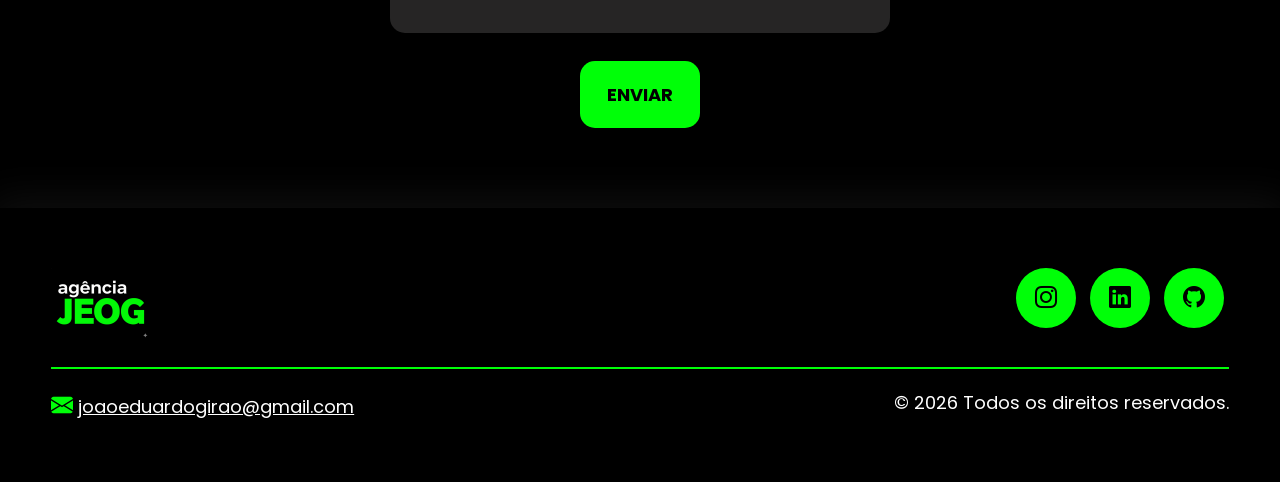
==== commit 1f7097b1: "Fix: Formulário agora no formato certo e funcionando" ====
--- a/index.html
+++ b/index.html
@@ -134,10 +134,18 @@
                 <h2 class="titulo">FALA <span>COMIGO.</span></h2>
 
                 <form action="https://formspree.io/f/mvgwwzgy" method="POST">
-                    <input type="text" name="" id="" placeholder="Seu nome:" required>
-                    <input type="text" name="" id="" placeholder="Seu email:" required>
-                    <input type="text" name="" id="" placeholder="Seu celular:">
-                    <textarea name="" id="" placeholder="Sua mensagem:" required></textarea>
+                    <label>
+                    Your name:
+                    <input type="text" name="name" placeholder="Seu Nome" required>
+                    </label><!--nome-->
+                   <label>
+                    Your email:
+                    <input type="email" name="email" placeholder="Seu E-mail" required>
+                   </label><!--email-->
+                   <label>
+                    Your message:
+                    <textarea name="message" placeholder="Escreva sua mensagem aqui. (Essa mensagem será recebida no meu email, responderei assim que possível)" required></textarea>
+                   </label><!--mensagem-->
                     <div class="btn-enviar"><input type="submit" value="ENVIAR"></div>
                 </form>
             </div>
@@ -172,17 +180,6 @@
 
     document.getElementById('current-year').textContent = new Date().getFullYear();
 
-    // Rolagem suave para links do menu
-    document.querySelectorAll('nav.menuDesktop a[href^="#"]').forEach(link => {
-        link.addEventListener('click', function(e) {
-            e.preventDefault();
-            const target = document.querySelector(this.getAttribute('href'));
-            if (target) {
-                target.scrollIntoView({ behavior: 'smooth' });
-            }
-        });
-    });
-
     </script>
 </body>
 </html>
--- a/style.css
+++ b/style.css
@@ -317,7 +317,7 @@
     display: flex;
     justify-content: center;
     flex-direction: column;
-    gap: 10px;
+    gap: 1px;
 }
 
 form input, form textarea{
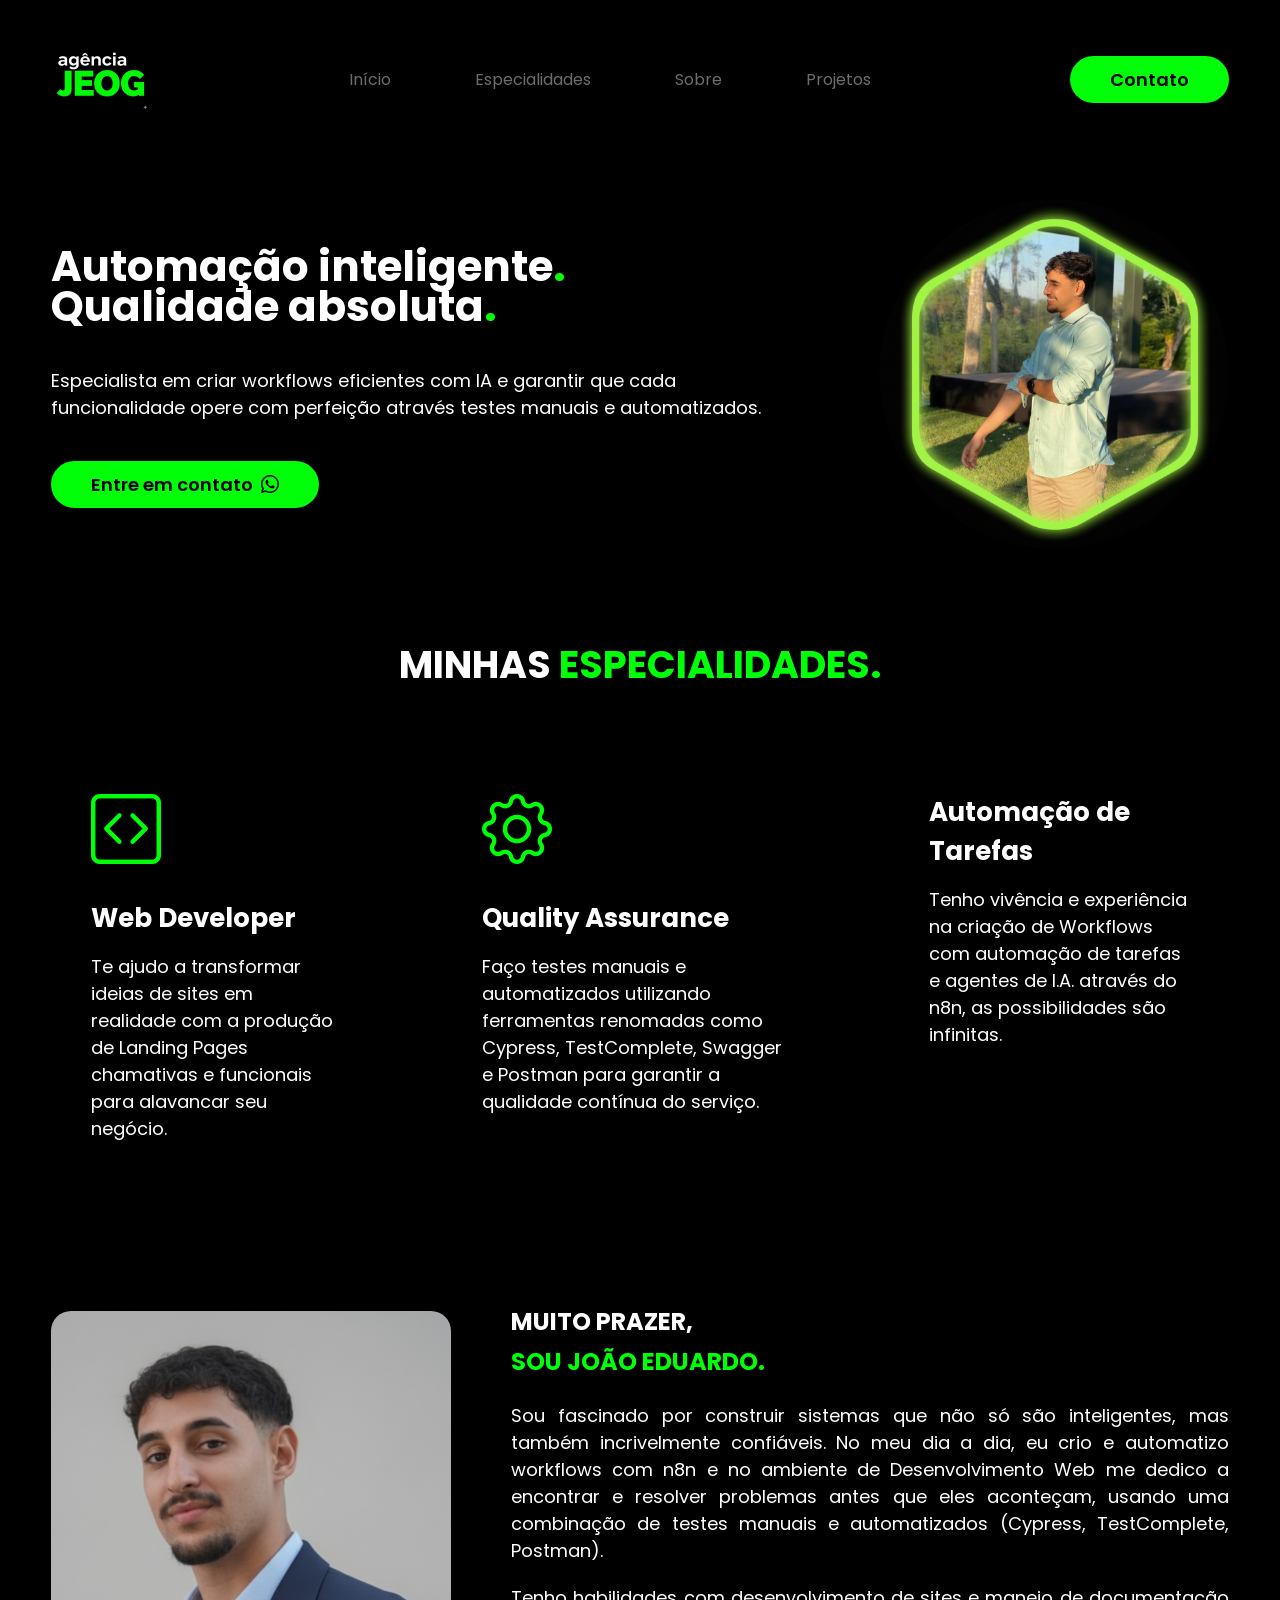
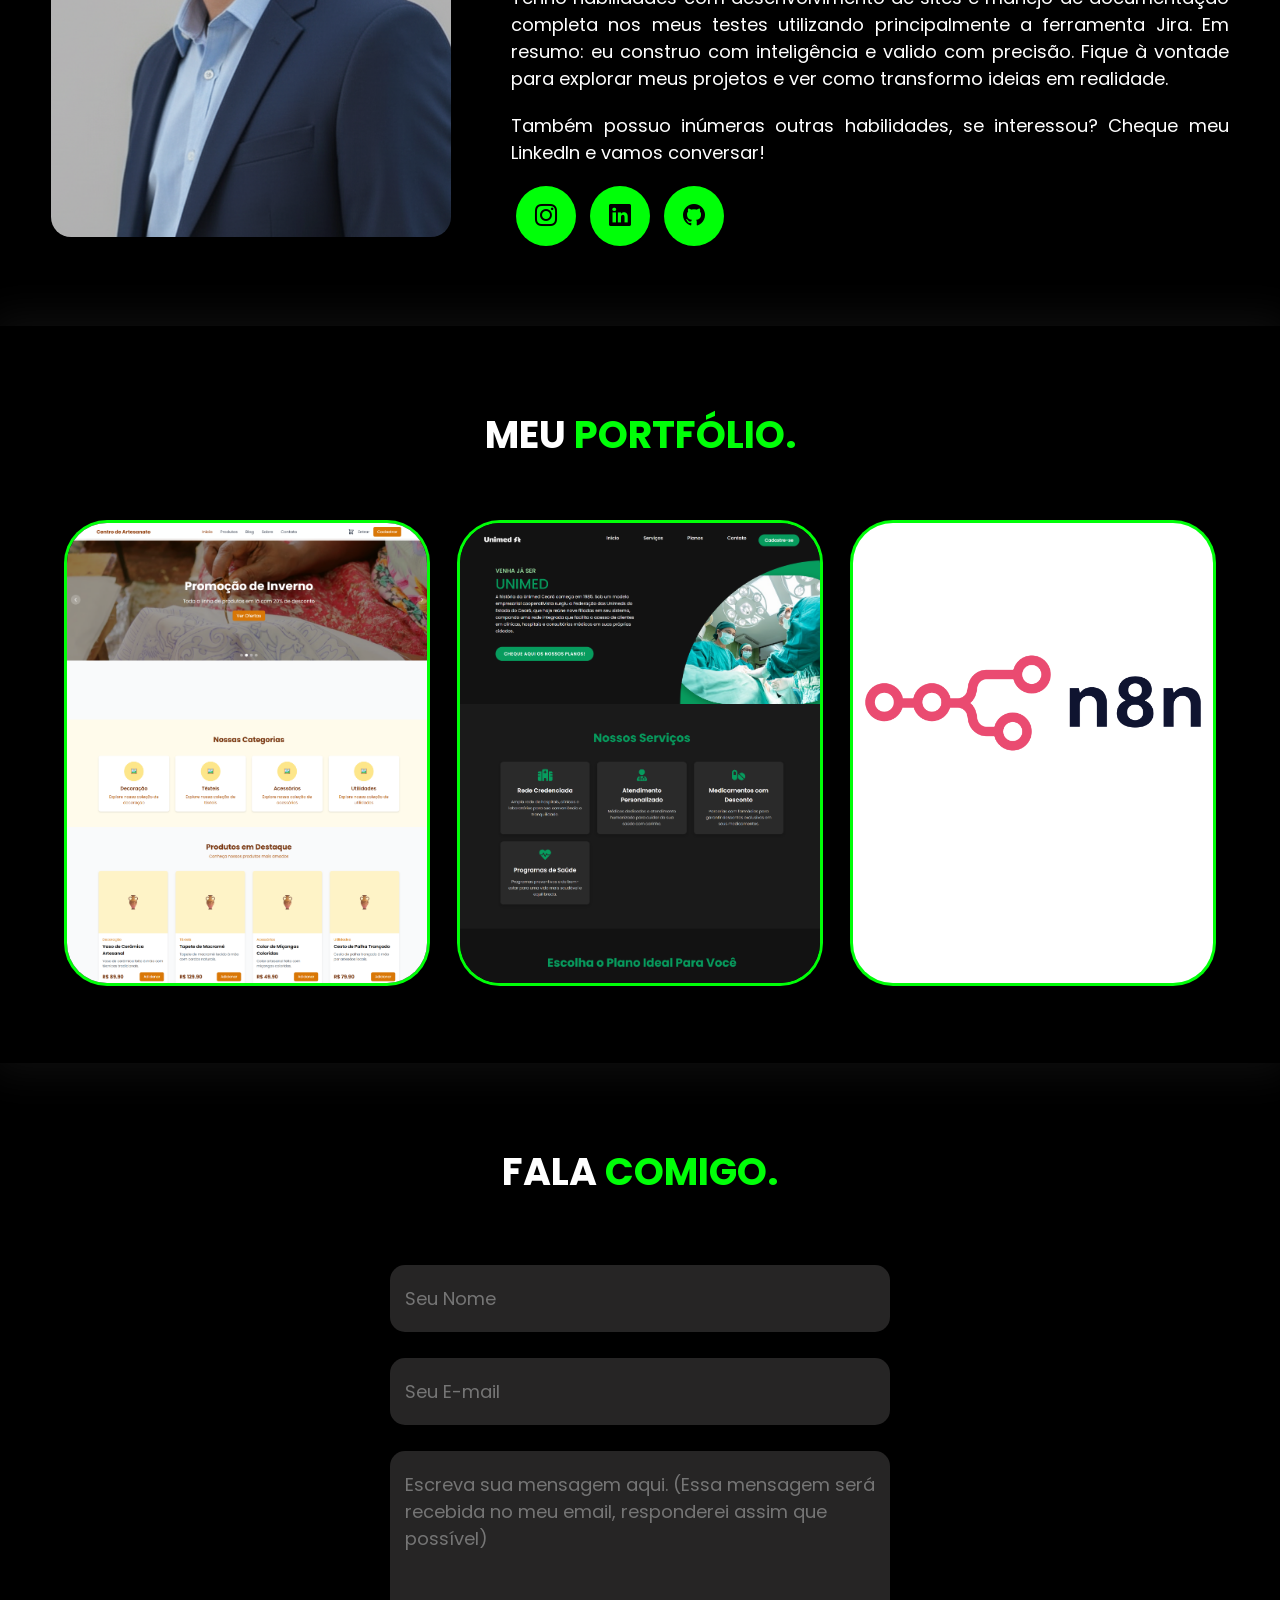
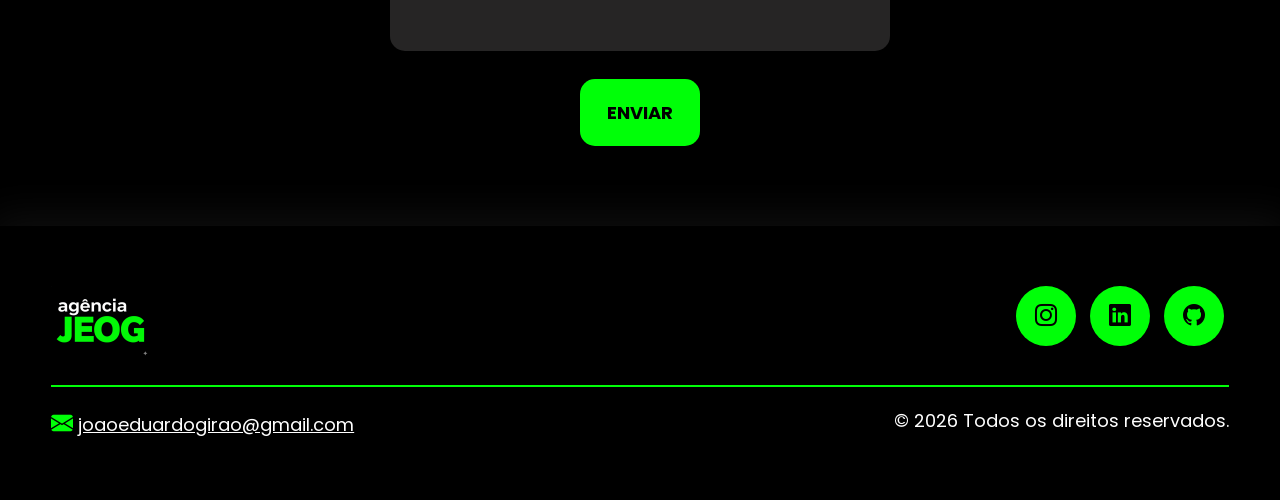
==== commit 9bf0109b: "Feat: Adicionado Responvididade com Media Queries" ====
--- a/index.html
+++ b/index.html
@@ -100,7 +100,8 @@
                         <h2>MUITO PRAZER, <span>SOU JOÃO EDUARDO.</span></h2>
                         <p>Sou fascinado por construir sistemas que não só são inteligentes, mas também incrivelmente confiáveis.
 
-No meu dia a dia, eu crio e automatizo workflows com n8n e no ambiente de Desenvolvimento Web me dedico a encontrar e resolver problemas antes que eles aconteçam, usando uma combinação de testes manuais e automatizados (Cypress, TestComplete, Postman). Tenho habilidades com desenvolvimento de sites e manejo de documentação completa nos meus testes utilizando principalmente a ferramenta Jira. Em resumo: eu construo com inteligência e valido com precisão. Fique à vontade para explorar meus projetos e ver como transformo ideias em realidade.</p>
+No meu dia a dia, eu crio e automatizo workflows com n8n e no ambiente de Desenvolvimento Web me dedico a encontrar e resolver problemas antes que eles aconteçam, usando uma combinação de testes manuais e automatizados (Cypress, TestComplete, Postman).</p>
+                        <p> Tenho habilidades com desenvolvimento de sites e manejo de documentação completa nos meus testes utilizando principalmente a ferramenta Jira. Em resumo: eu construo com inteligência e valido com precisão. Fique à vontade para explorar meus projetos e ver como transformo ideias em realidade.</p>
                         <p>Também possuo inúmeras outras habilidades, se interessou? Cheque meu LinkedIn e vamos conversar!</p>
                         <div class="btn-social">
                             <a href="https://www.instagram.com/joaoedugirao16" target="_blank"><button><i class="bi bi-instagram"></i></button></a>
--- a/style.css
+++ b/style.css
@@ -1,29 +1,28 @@
-
 /* ESTILO GERAL*/
-*{
+* {
     margin: 0;
     padding: 0;
     box-sizing: border-box;
-    font-family: 'Poppins', sans-serif; 
-}
-
-body{
+    font-family: 'Poppins', sans-serif;
+}
+
+body {
     background-color: black;
     height: 100vh;
-    scroll-behavior:smooth;
-}
-
-.interface{
+    scroll-behavior: smooth;
+}
+
+.interface {
     max-width: 1280px;
     margin: 0 auto;
 }
 
-.flex{
-    display: flex;
-}
-
-
-.btn-contato button{
+.flex {
+    display: flex;
+}
+
+
+.btn-contato button {
     padding: 10px 40px;
     font-size: 18px;
     font-weight: 600;
@@ -37,89 +36,91 @@
     gap: 8px;
 }
 
-.btn-contato a{
-    text-decoration: none;}
-
-h2.titulo{
+.btn-contato a {
+    text-decoration: none;
+}
+
+h2.titulo {
     color: #fff;
     font-size: 38px;
     text-align: center;
 }
 
-h2.titulo span{
+h2.titulo span {
     color: #00ff08;
 }
 
-button:hover, form .btn-enviar input:hover{
+button:hover,
+form .btn-enviar input:hover {
     box-shadow: 0px 0px 8px #00ff08;
     transform: scale(1.05);
 }
 
-p{
+p {
     font-size: 18px;
 }
 
 
 /* ESTILO DO CABEÇALHO */
-header{
+header {
     padding: 40px 4%;
 }
 
-header > .interface{
+header>.interface {
     display: flex;
     align-items: center;
     justify-content: space-between;
 }
 
-header a{
+header a {
     color: #6d6d6d;
     text-decoration: none;
-    display: inline-block;  
+    display: inline-block;
     transition: .2s;
 }
 
-header a:hover{
+header a:hover {
     color: #fff;
     transform: scale(1.05);
 }
 
-header nav ul{
+header nav ul {
     list-style-type: none;
 }
 
-header nav li{
+header nav li {
     display: inline-block;
     padding: 0 40px;
 }
 
 
 /* ESTILO DO TOPO DO SITE */
-section.topo-do-site{
+section.topo-do-site {
     padding: 40px 4%;
 }
 
-section.topo-do-site .flex{
+section.topo-do-site .flex {
     align-items: center;
     justify-content: center;
     gap: 90px;
 }
 
-.topo-do-site h1{
+.topo-do-site h1 {
     color: #fff;
     font-size: 42px;
     line-height: 40px;
 }
 
-.topo-do-site .txt-topo-site h1 span{
+.topo-do-site .txt-topo-site h1 span {
     color: #00ff08;
 }
 
-.topo-do-site .txt-topo-site p{
+.topo-do-site .txt-topo-site p {
     color: #fff;
     margin: 40px 0;
 }
 
-.topo-do-site .img-topo-site img{
+.topo-do-site .img-topo-site img {
     position: relative;
     animation: flutuar 2s ease-in-out infinite alternate;
     border-radius: 50%;
@@ -127,25 +128,26 @@
 }
 
 
-@keyframes flutuar{
-    0%{
+@keyframes flutuar {
+    0% {
         top: 0;
     }
-    100%{
+
+    100% {
         top: 30px;
     }
 }
 
 /* ESTILO DO BLOCO ESPECIALIDADES */
-section.especialidades{
+section.especialidades {
     padding: 40px 4%;
 }
 
-section.especialidades .flex{
+section.especialidades .flex {
     gap: 60px;
 }
 
-.especialidades .especialidades-box{
+.especialidades .especialidades-box {
     color: #fff;
     padding: 40px;
     border-radius: 20px;
@@ -153,60 +155,60 @@
     transition: .2s;
 }
 
-.especialidades .especialidades-box:hover{
+.especialidades .especialidades-box:hover {
     transform: scale(1.05);
     box-shadow: 0 0 8px #ffffff69;
 }
 
-.especialidades .especialidades-box i{
+.especialidades .especialidades-box i {
     font-size: 70px;
     color: #00ff08;
 }
 
-.especialidades .especialidades-box h3{
+.especialidades .especialidades-box h3 {
     font-size: 26px;
     margin: 15px 0;
 }
 
 /* ESTILO DO SOBRE */
-section.sobre{
+section.sobre {
     padding: 80px 4%;
 }
 
-section.sobre .flex{
+section.sobre .flex {
     align-items: center;
     gap: 60px;
 }
 
 
-.sobre .img-sobre img{
+.sobre .img-sobre img {
     width: 400px;
     height: auto;
     display: block;
-    border-radius: 10px;
-}
-
-.sobre .txt-sobre{
-    color: #fff;
-}
-
-.sobre .txt-sobre h2{
+    border-radius: 20px;
+}
+
+.sobre .txt-sobre {
+    color: #fff;
+}
+
+.sobre .txt-sobre h2 {
     font-size: 40;
     line-height: 40px;
     margin-bottom: 20px;
 }
 
-.sobre .txt-sobre h2 span{
+.sobre .txt-sobre h2 span {
     color: #00ff08;
     display: block;
 }
 
-.sobre .txt-sobre p{
+.sobre .txt-sobre p {
     margin: 20px 0;
     text-align: justify;
 }
 
-.btn-social button{
+.btn-social button {
     width: 60px;
     height: 60px;
     border-radius: 50%;
@@ -219,17 +221,17 @@
 }
 
 /* ESTILO DO PORTFÓLIO */
-section.portfolio{
+section.portfolio {
     padding: 80px 4%;
     box-shadow: 0 0 40px 10px #ffffff0f;
 }
 
-section.portfolio .flex{
+section.portfolio .flex {
     justify-content: space-around;
     margin-top: 60px;
 }
 
-.img-port{
+.img-port {
     width: 360px;
     height: 460px;
     background-size: cover;
@@ -242,11 +244,11 @@
 }
 
 
-.img-port:hover{
+.img-port:hover {
     background-position: 100% 100%;
 }
 
-.overlay{
+.overlay {
     position: absolute;
     top: 0;
     left: 0;
@@ -264,7 +266,7 @@
     transition: .5s;
 }
 
-.img-port-n8n{
+.img-port-n8n {
     background-image: url('images/n8n-logo-hd.png');
     width: 360px;
     height: 460px;
@@ -277,7 +279,7 @@
 }
 
 
-.overlay-n8n{
+.overlay-n8n {
     background-color: #000000c2;
     background-image: url('images/n8n_image_1.png');
     background-size: contain;
@@ -297,20 +299,20 @@
     transition: 1s;
 }
 
-.overlay-n8n:hover{
+.overlay-n8n:hover {
     opacity: 1;
 }
 
-.overlay:hover{
+.overlay:hover {
     opacity: 1;
 }
 
 /* ESTILO DO FORMULARIO DE CONTATO */
-section.formulario{
+section.formulario {
     padding: 80px 4%;
 }
 
-form{
+form {
     max-width: 500px;
     margin: 0 auto;
     margin-top: 40px;
@@ -320,7 +322,8 @@
     gap: 1px;
 }
 
-form input, form textarea{
+form input,
+form textarea {
     width: 100%;
     background-color: #262525;
     border: 0;
@@ -331,18 +334,18 @@
     font-size: 18px;
 }
 
-form textarea{
+form textarea {
     resize: none;
     max-height: 200px;
     height: 200px;
 }
 
-form .btn-enviar{
+form .btn-enviar {
     margin-top: 20px;
     text-align: center;
 }
 
-form .btn-enviar input{
+form .btn-enviar input {
     width: 120px;
     background-color: #00ff08;
     color: #000;
@@ -353,36 +356,134 @@
 
 /* ESTILO DO RODAPÉ */
 
-footer{
+footer {
     padding: 40px 4%;
     box-shadow: 0 0 40px 10px #ffffff0f;
 }
 
-footer .flex{
+footer .flex {
     justify-content: space-between;
 }
 
-footer .line-footer{
+footer .line-footer {
     padding: 20px 0;
 }
 
-.borda{
+.borda {
     border-top: 2px solid #00ff08;
 }
 
-footer .line-footer p i{
-    color:#00ff08;
+footer .line-footer p i {
+    color: #00ff08;
     font-size: 22px;
 }
 
-footer .line-footer p a{
-    color: #fff;
-}
-
-footer .line-footer p{
-    color: #fff;
-}
-
-footer .line-footer .borda .flex{
+footer .line-footer p a {
+    color: #fff;
+}
+
+footer .line-footer p {
+    color: #fff;
+}
+
+footer .line-footer .borda .flex {
     justify-content: space-between;
+}
+
+@media screen and (max-width: 1020px) {
+
+    /* CLASSES GERAIS */
+    .flex {
+        flex-direction: column;
+    }
+
+    .topo-do-site .flex {
+        flex-direction: column-reverse;
+    }
+
+    h2.titulo {
+    font-size: 34px;
+    line-height: 30px;
+    }
+
+    /* CABEÇALHO */
+    .menuDesktop,
+    .btn-contato {
+        display: none;
+    }
+
+    /* TOPO DO SITE */
+    section.topo-do-site .flex {
+        gap: 40px;
+    }
+
+    section.topo-do-site {
+        padding: 20px 8%;
+    }
+
+    .topo-do-site h1 {
+        font-size: 30px;
+    }
+
+    .topo-do-site .img-topo-site img {
+        width: 100%;
+    }
+
+    /* ESTILO DO BLOCO ESPECIALIDADES */
+    section.especialidades {
+        padding: 40px 8%;
+    }
+
+    /* ESTILO DO SOBRE */
+    section.sobre {
+    padding: 80px 8%;
+    }
+
+    .sobre .img-sobre img {
+    width: 100%;
+    }
+
+    .sobre .txt-sobre h2 {
+    font-size: 34px;
+    line-height: 35px;
+    text-align: center;
+    }
+
+    .sobre .txt-sobre p {
+    font-size: 15px;
+    }
+
+    .btn-social {
+    text-align: center;
+    }
+    /* ESTILO DO PORTFÓLIO */
+    section.portfolio {
+        padding: 80px 8%;
+    }
+
+    .img-port {
+    width: 100%;
+    max-width: 360px;
+    margin: 0 auto;
+    }
+    
+    .img-port-n8n {
+    width: 100%;
+    max-width: 360px;
+    margin: 0 auto;
+    }
+
+    section.portfolio .flex {
+    gap: 60px;
+    }
+
+    /* ESTILO DO RODAPÉ */
+    footer .flex{
+        flex-direction: column;
+        gap: 30px;
+    }
+
+    footer .line-footer{
+        text-align: center;
+    }
 }
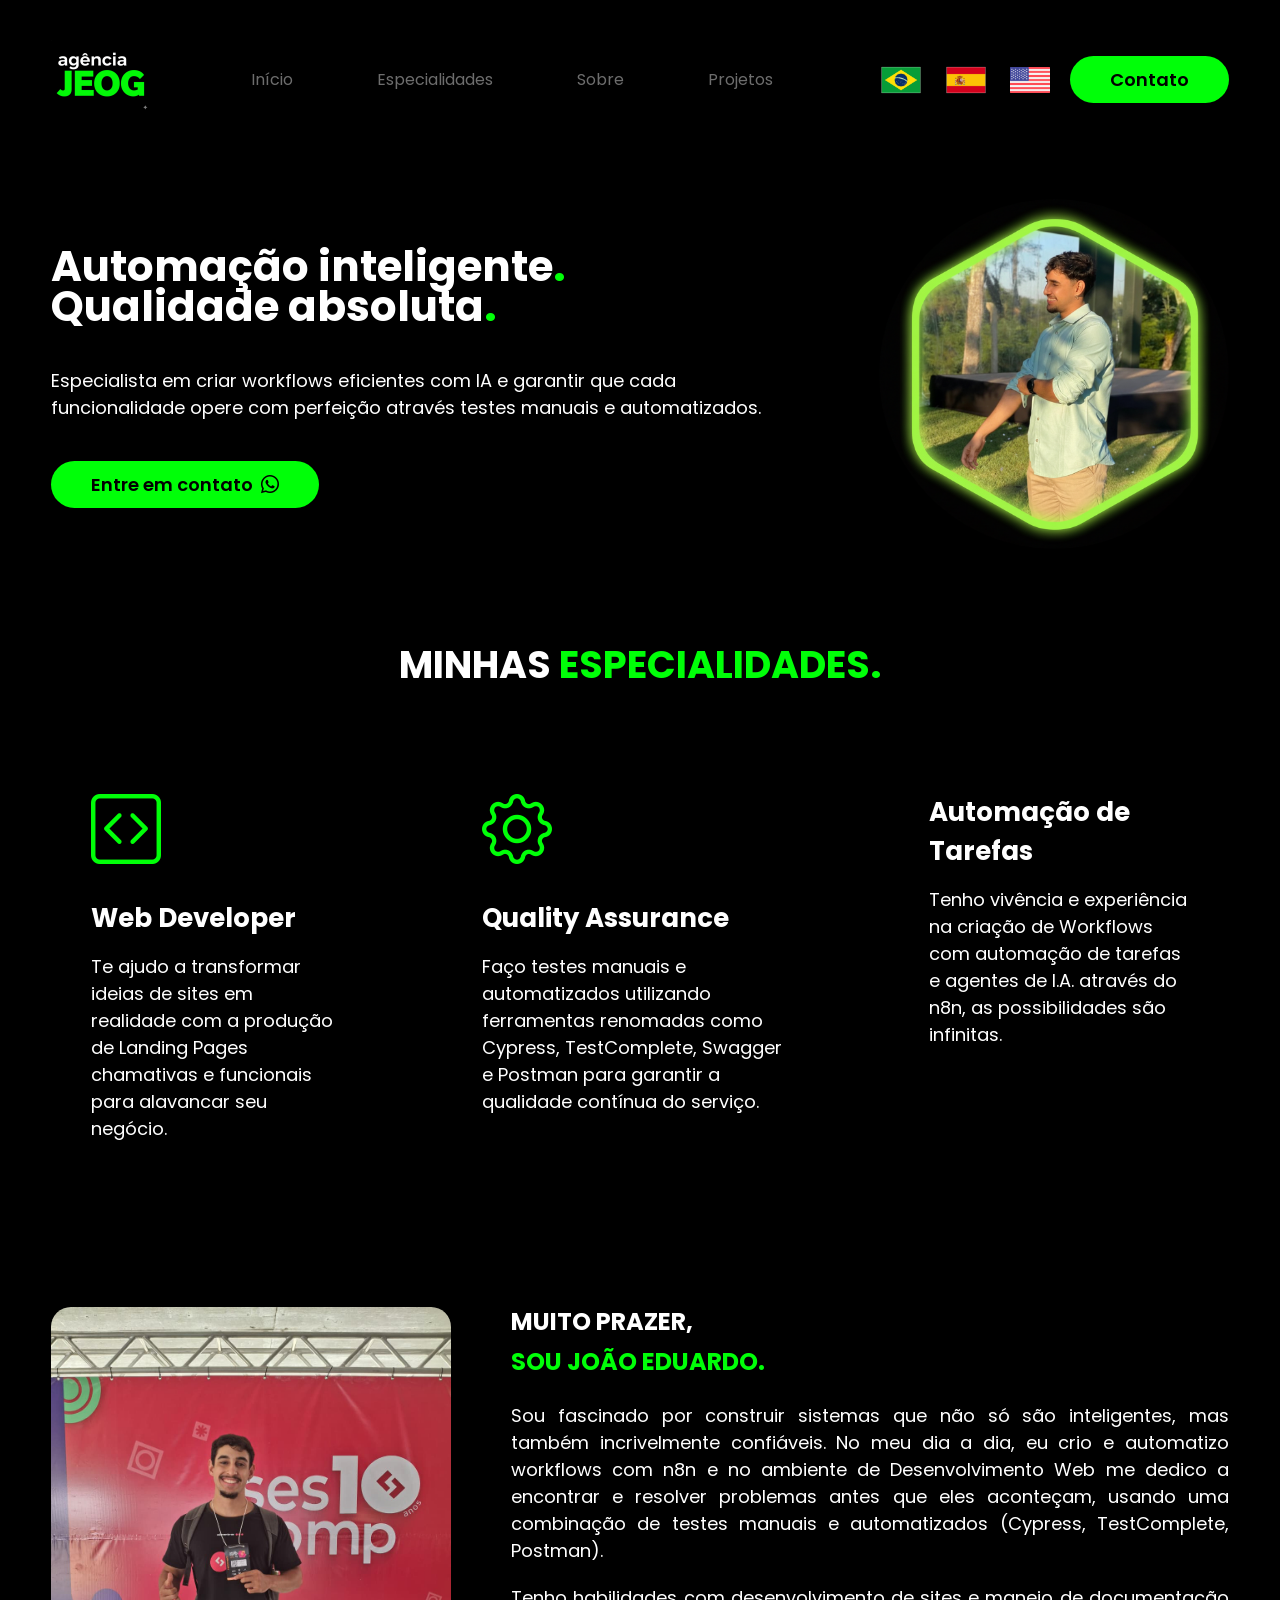
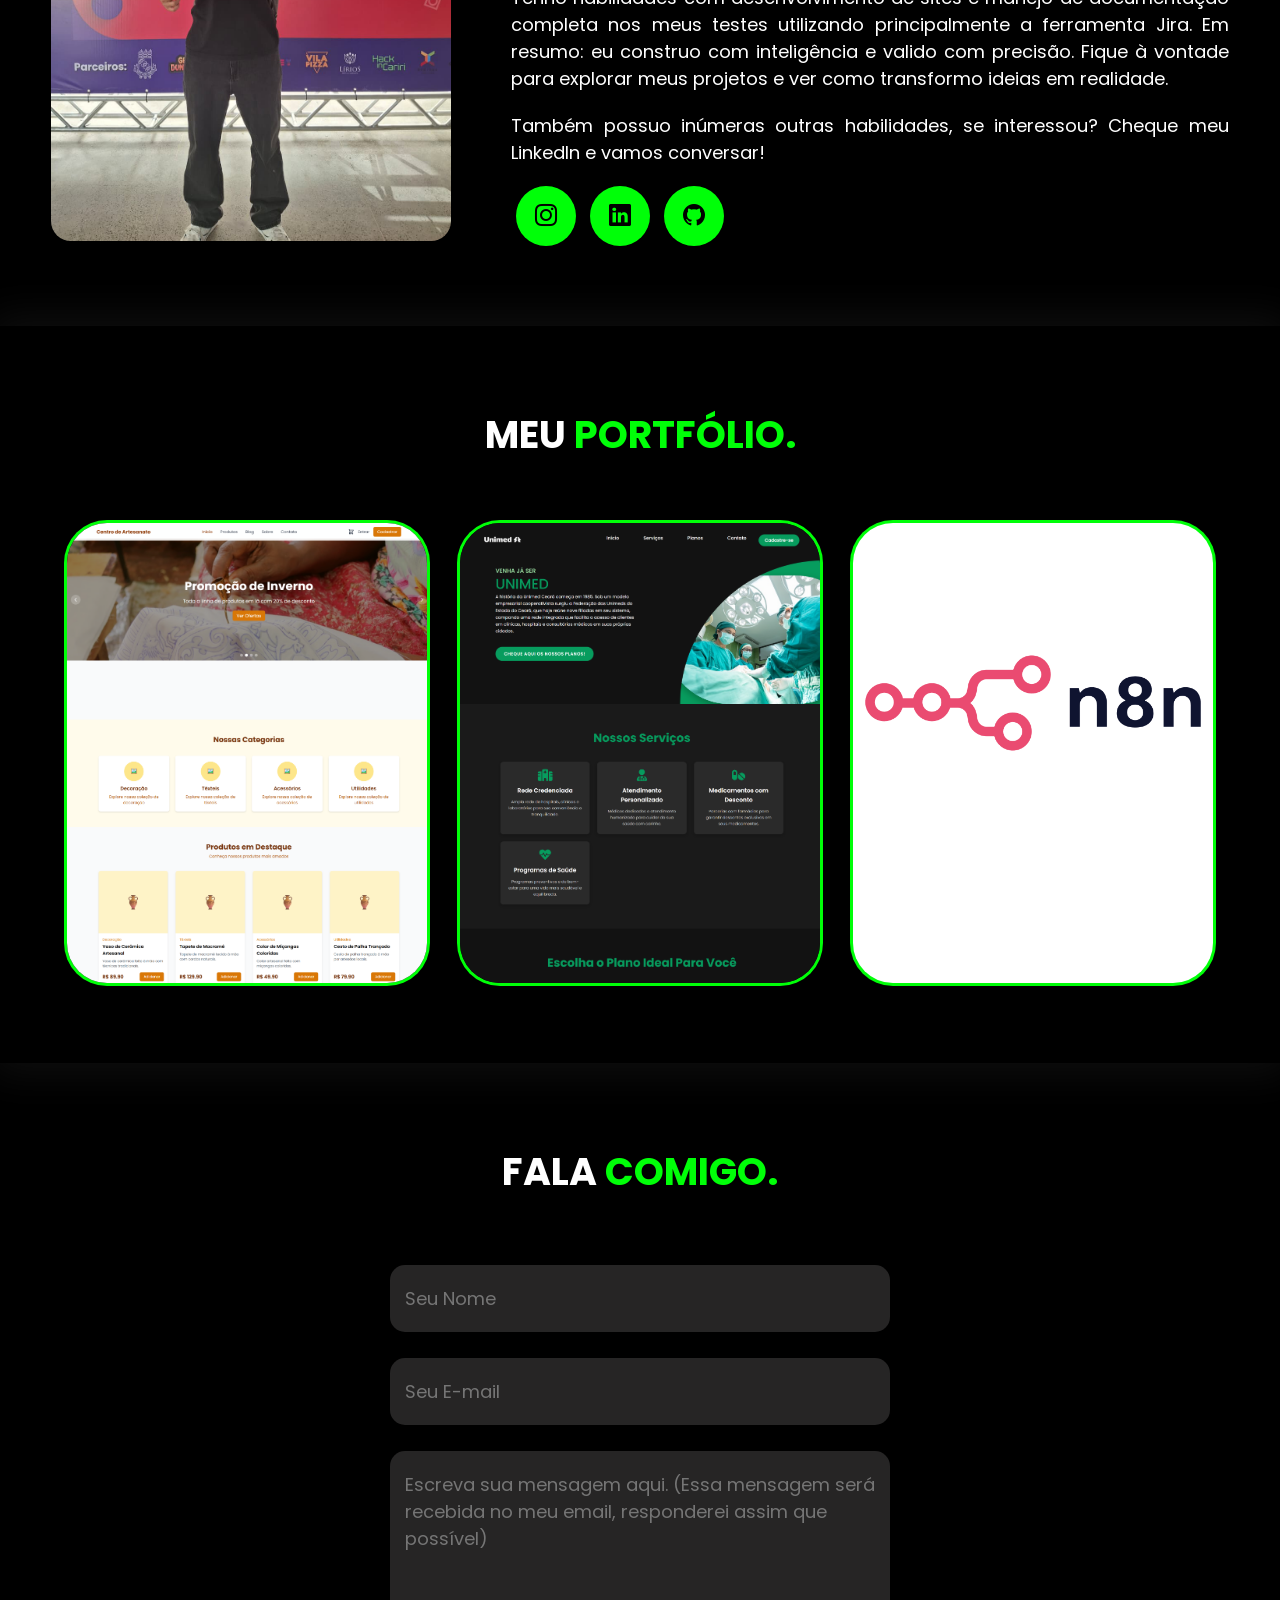
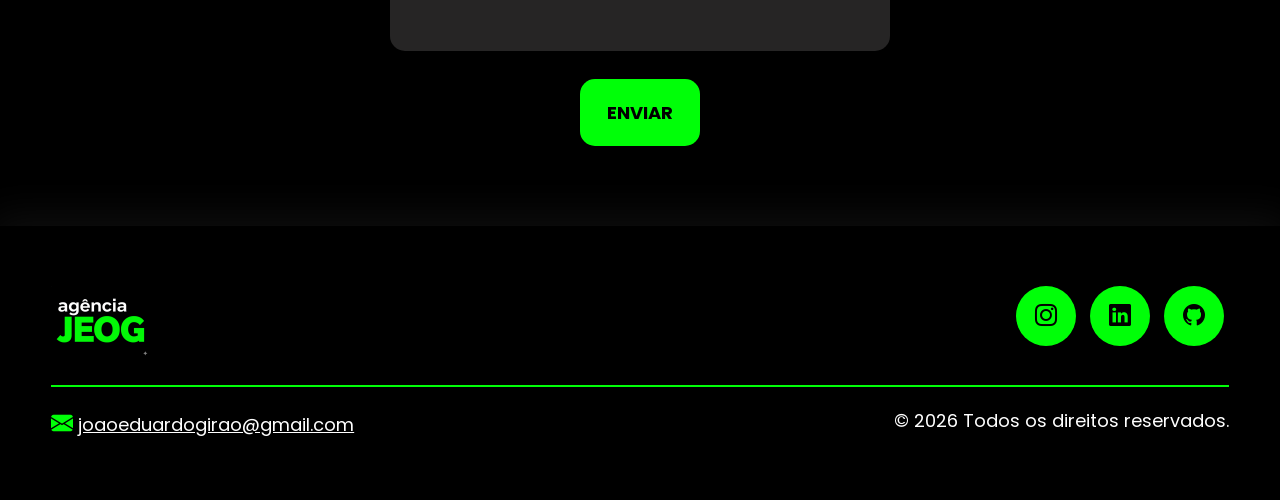
==== commit 9d03f29c: "Update: "About Me" image change" ====
--- a/index.html
+++ b/index.html
@@ -12,6 +12,9 @@
     <link rel="stylesheet" href="https://cdn.jsdelivr.net/npm/bootstrap-icons@1.13.1/font/bootstrap-icons.min.css">
     <!--FIM BOOTSTRAP ICONS-->
     <link rel="stylesheet" href="style.css">
+
+    <script src="menu.js" defer></script>
+
     <title>Portfólio</title>
 </head>
 
@@ -26,7 +29,7 @@
                     <img src="images/logo_JEOG.png" alt="Logo Teste">
                 </a>
             </div>
-            <nav class="menuDesktop">
+            <nav class="menu-desktop">
                 <ul>
                     <li><a href="#inicio">Início</a></li>
                     <li><a href="#especialidades">Especialidades</a></li>
@@ -35,11 +38,42 @@
                 </ul>
             </nav>
 
+            <div class="btn-language">
+                <div class="flex">
+                <a href="index.html"><img src="/images/flag-brazil.png" alt=""></a>
+                <a href="spanish.html"><img src="/images/flag-spain.png" alt=""></a>
+                <a href="english.html"><img src="/images/flag-united-states.png" alt=""></a>
+                </div><!--flex-->
+            </div><!--btn-language-->
+
             <div class="btn-contato">
                 <a href="https://wa.me/5588993519649?text=Olá,%20gostaria%20de%20saber%20mais%20sobre%20os%20seus%20serviços." target="_blank">
                     <button>Contato</button>
                 </a>
+            </div><!--btn-contato-->
+
+
+            <div class="btn-abrir-menu" id="btn-menu">
+                <i class="bi bi-list"></i>
             </div>
+            
+            <div class="menu-mobile" id="menu-mobile">
+                <div class="btn-fechar">
+                    <i class="bi bi-x-lg"></i>
+                </div>
+
+                 <nav class="">
+                <ul>
+                    <li><a href="#inicio">Início</a></li>
+                    <li><a href="#especialidades">Especialidades</a></li>
+                    <li><a href="#sobre">Sobre</a></li>
+                    <li><a href="#projetos">Projetos</a></li>
+                    <li><a href="https://wa.me/5588993519649?text=Olá,%20gostaria%20de%20saber%20mais%20sobre%20os%20seus%20serviços.">Contato</a></li>
+                </ul>
+            </nav>
+
+                </div><!--menu-mobile-->
+                <div class="overlay-menu" id="overlay-menu"></div>
         </div><!--interface-->
     </header>
     
@@ -93,7 +127,7 @@
             <div class="interface">
                 <div class="flex">
                     <div class="img-sobre">
-                        <img src="images/foto_profissional_IA_2.PNG" alt="">
+                        <img src="images/minhafotosescomp.jpg" alt="">
                     </div><!--img-sobre-->
 
                     <div class="txt-sobre">
--- a/style.css
+++ b/style.css
@@ -1,3 +1,10 @@
+/* Alinhar bandeiras em linha no header */
+.btn-language .flex {
+    display: flex;
+    flex-direction: row;
+    gap: 8px;
+    align-items: center;
+}
 /* ESTILO GERAL*/
 * {
     margin: 0;
@@ -79,7 +86,7 @@
     transition: .2s;
 }
 
-header a:hover {
+header nav.menu-desktop a:hover {
     color: #fff;
     transform: scale(1.05);
 }
@@ -88,9 +95,106 @@
     list-style-type: none;
 }
 
-header nav li {
+header nav.menu-desktop li {
     display: inline-block;
     padding: 0 40px;
+}
+
+header .flex img{
+    display: flex;
+    flex-direction: row;
+    justify-content: center;
+}
+
+header .flex img{
+    max-width: 40px;
+}
+
+.btn-language img{
+    width: 40px;
+    margin-left: 0px;
+}
+
+.btn-language img:hover{
+    transition: .2s;
+    transform: scale(1.1);
+    border: #00ff08;
+}
+
+.btn-language .flex a{
+    padding: 0 6%;
+    display: flex;
+    flex-direction: row;
+    align-items: center;
+    gap: 30px;
+}
+
+/* ESTILO DO MENU MOBILE */
+
+.btn-abrir-menu{
+    display: none;
+}
+
+.btn-abrir-menu i{
+    color: #00ff08;
+    font-size: 40px;
+}
+
+.menu-mobile{
+    background-color: #000;
+    height: 100vh;
+    position: fixed;
+    top: 0;
+    right: 0;
+    z-index: 99999;
+    width: 0%;
+    overflow: hidden;
+    transition: .5s;
+}
+
+.menu-mobile.abrir-menu{ /* classe criada no js */
+    width: 70%;
+}
+
+.menu-mobile.abrir-menu ~ .overlay-menu{
+    display: block;
+}
+
+.menu-mobile .btn-fechar{
+    padding: 20px 5%;
+}
+
+.menu-mobile .btn-fechar i{
+    color:#00ff08;
+    font-size: 30px;
+}
+
+.menu-mobile nav ul{
+    text-align: right;
+}
+
+.menu-mobile nav li a{
+    color: #fff;
+    font-size: 20px;
+    font-weight: 300;
+    padding: 20px 8%;
+    display: block;
+}
+
+.menu-mobile nav li a:hover{
+    background-color: #00ff08;
+    color: #000;
+}
+
+.overlay-menu{
+    background-color: #000000a7;
+    width: 100%;
+    height: 100%;
+    position: fixed;
+    top: 0;
+    left: 0;
+    z-index: 88888;
+    display: none;
 }
 
 
@@ -393,6 +497,10 @@
 @media screen and (max-width: 1020px) {
 
     /* CLASSES GERAIS */
+    .btn-abrir-menu{
+        display: block;
+    }
+
     .flex {
         flex-direction: column;
     }
@@ -407,7 +515,7 @@
     }
 
     /* CABEÇALHO */
-    .menuDesktop,
+    .menu-desktop,
     .btn-contato {
         display: none;
     }
